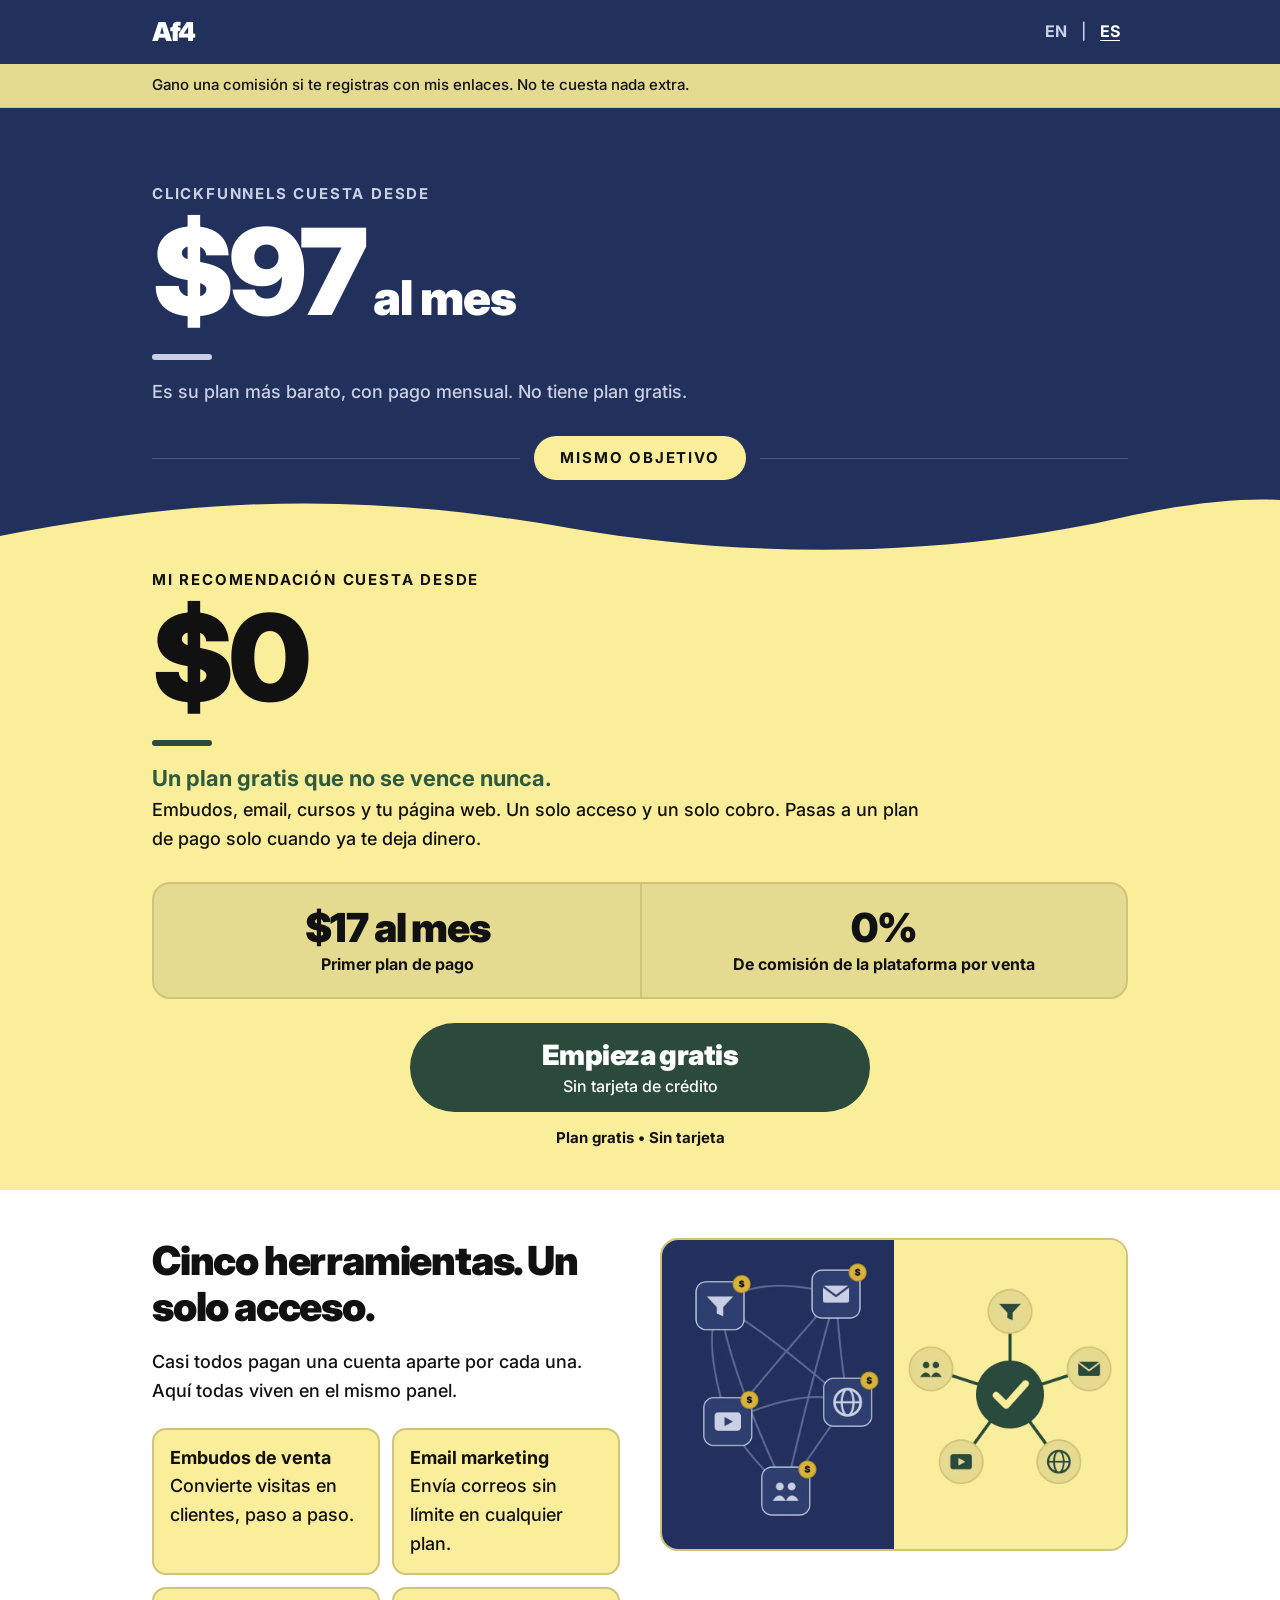
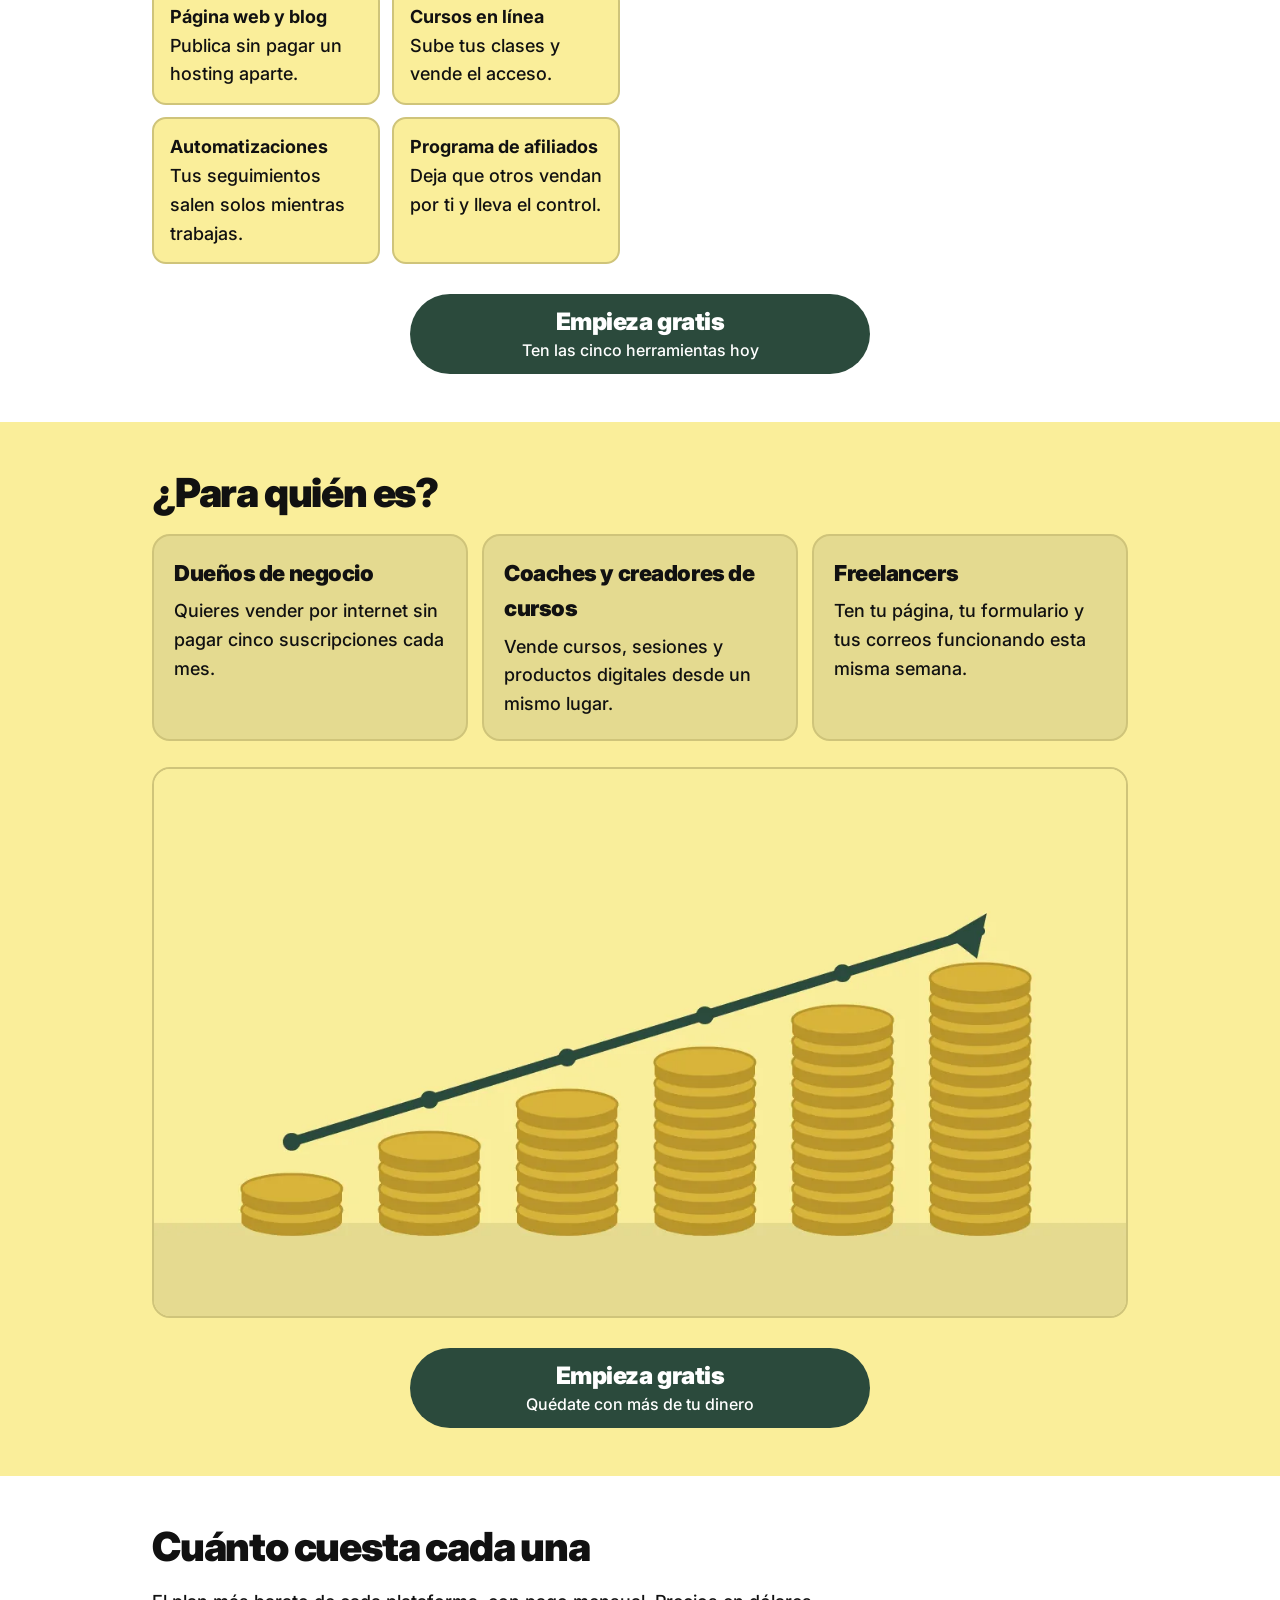
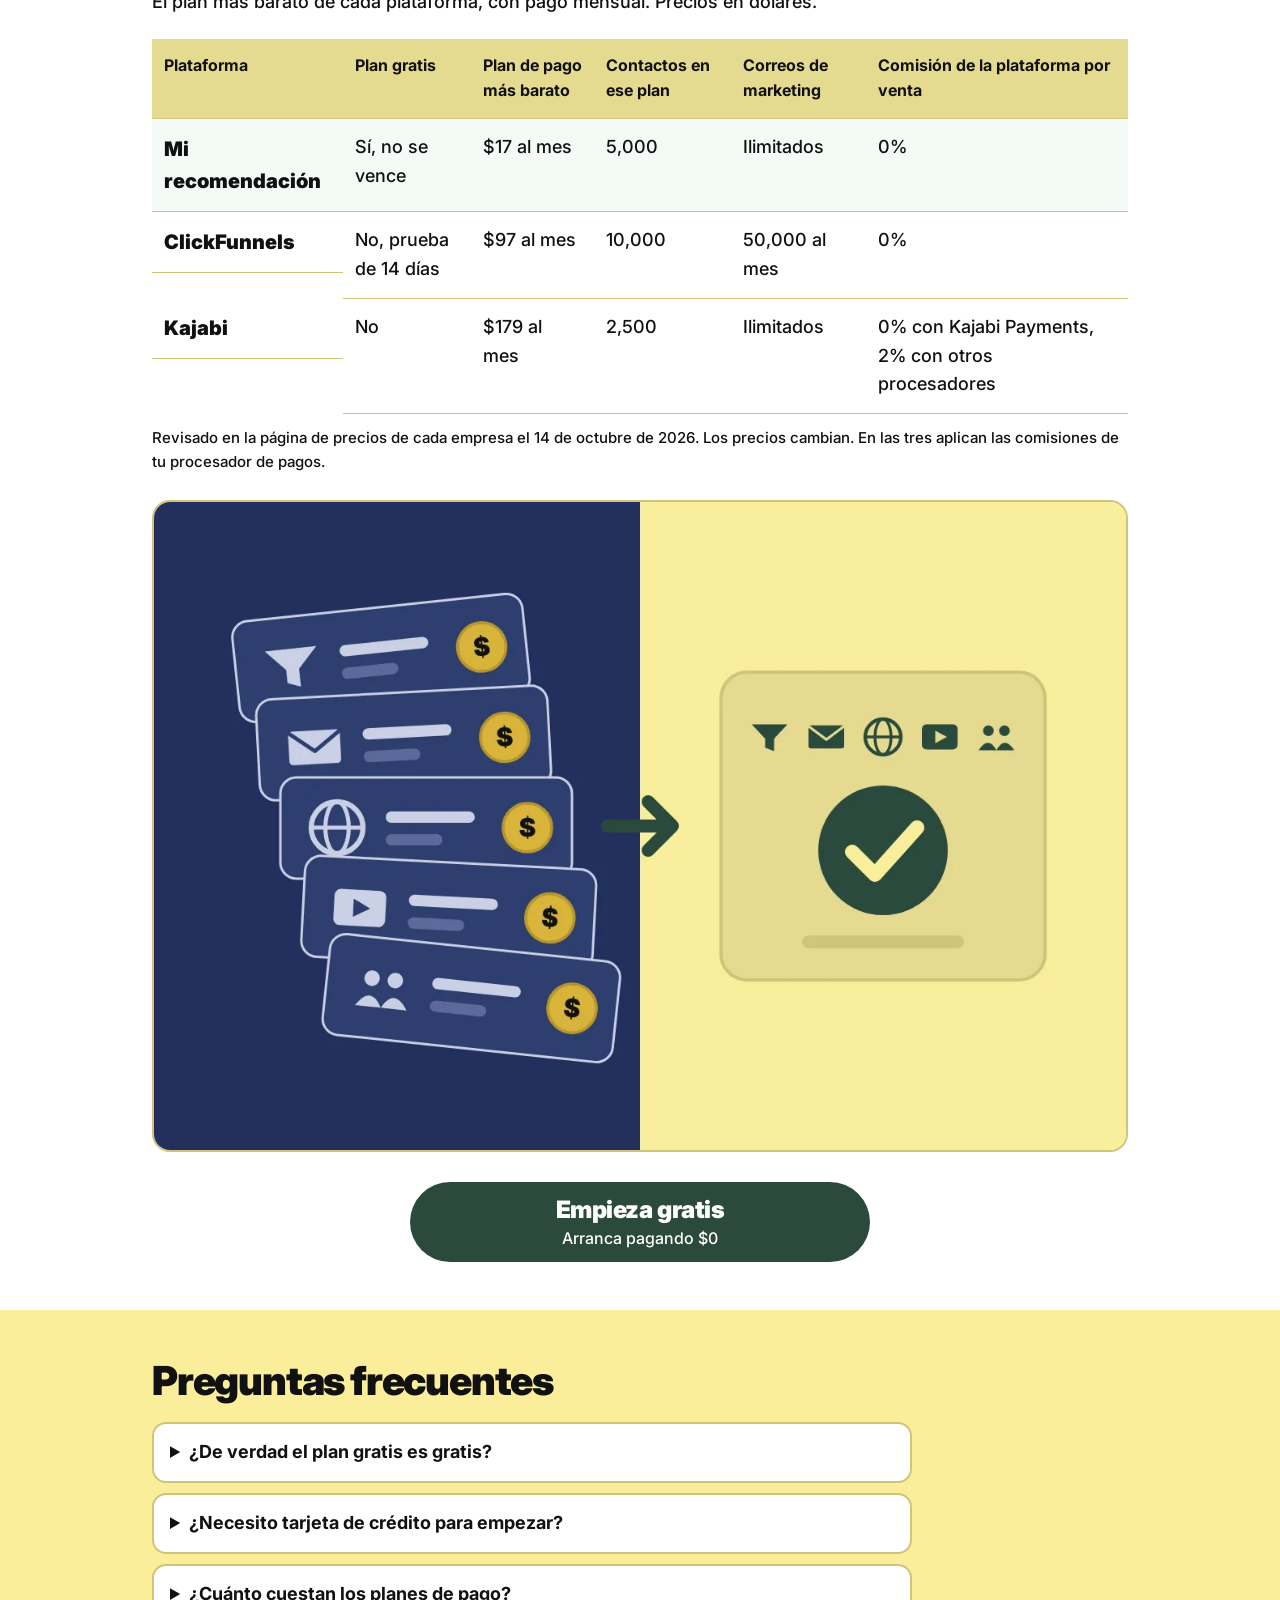
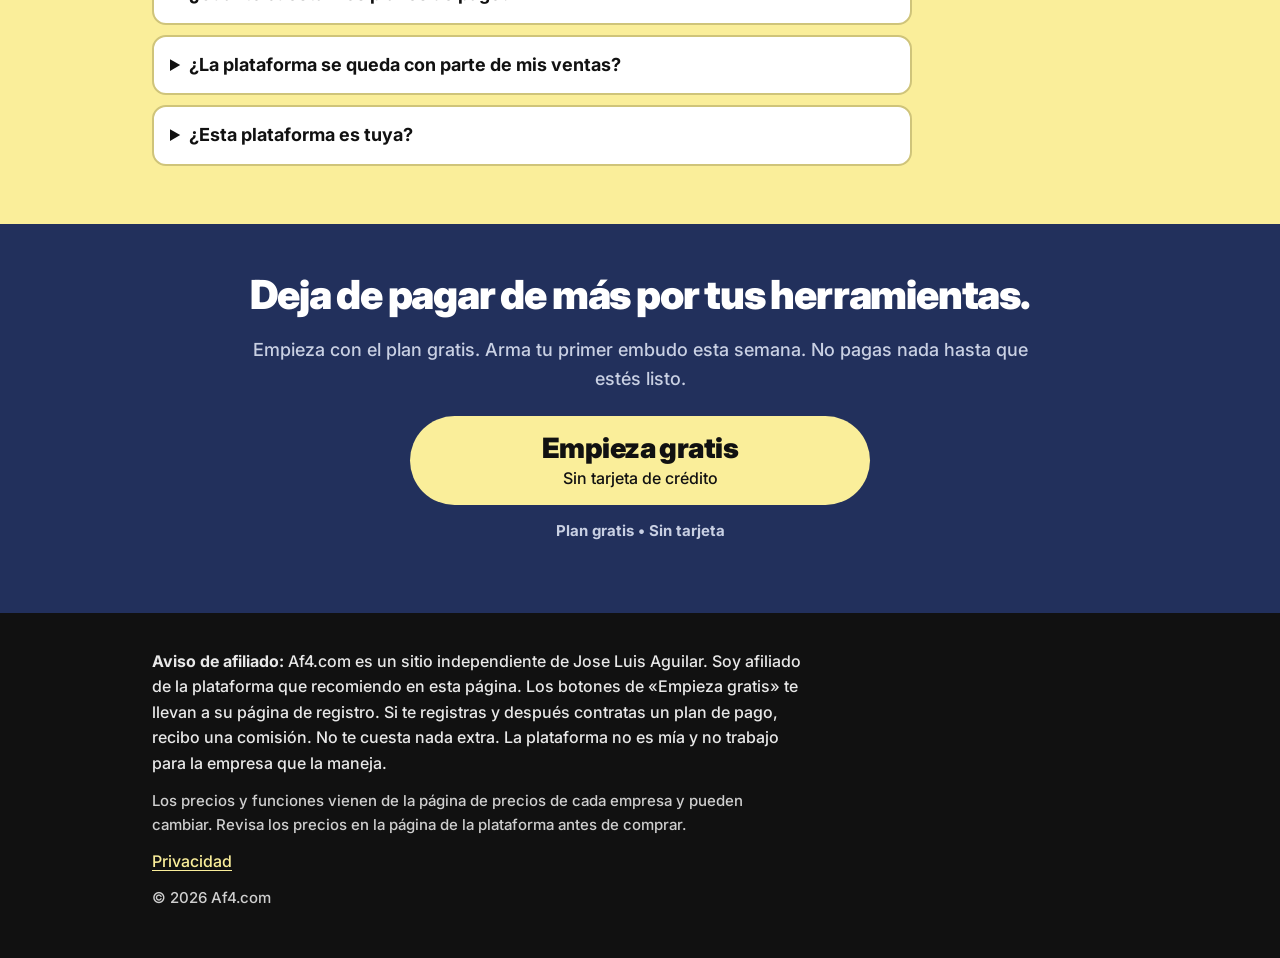
==== es/index.html @ 6cb2941d "Add files via upload" ====
<!doctype html>
<html lang="es">
<head>
<meta charset="utf-8">
<meta name="viewport" content="width=device-width, initial-scale=1">
<title>Una plataforma de marketing en vez de cinco, desde $0</title>
<meta name="description" content="Embudos, email, cursos y tu página web en un solo lugar. Deja de pagar cinco herramientas. Plan gratis que no se vence y sin tarjeta.">
<link rel="canonical" href="https://af4.com/es/">
<link rel="alternate" hreflang="en" href="https://af4.com/">
<link rel="alternate" hreflang="es" href="https://af4.com/es/">
<link rel="alternate" hreflang="x-default" href="https://af4.com/">
<meta property="og:type" content="website">
<meta property="og:locale" content="es_LA">
<meta property="og:title" content="Una plataforma de marketing en vez de cinco, desde $0">
<meta property="og:description" content="Deja de pagar cinco herramientas. Embudos, email, cursos y tu página web en un solo lugar. Plan gratis, sin tarjeta.">
<meta property="og:url" content="https://af4.com/es/">
<meta property="og:image" content="https://af4.com/assets/img/share-es.jpg">
<meta property="og:image:width" content="1200">
<meta property="og:image:height" content="630">
<meta name="twitter:card" content="summary_large_image">
<link rel="preconnect" href="https://fonts.googleapis.com">
<link rel="preconnect" href="https://fonts.gstatic.com" crossorigin>
<link href="https://fonts.googleapis.com/css2?family=Inter:wght@500;700;900&display=swap" rel="stylesheet">
<link rel="stylesheet" href="/assets/styles.css">
</head>
<body>
<a class="skip" href="#main">Ir al contenido</a>

<header class="site-header">
  <div class="wrap">
    <a class="wordmark" href="/es/">Af4</a>
    <nav class="lang" aria-label="Idioma">
      <a href="/" hreflang="en" lang="en">EN</a>
      <span aria-hidden="true">|</span>
      <a href="/es/" hreflang="es" lang="es" aria-current="page">ES</a>
    </nav>
  </div>
</header>

<div class="disclosure"><div class="wrap">Gano una comisión si te registras con mis enlaces. No te cuesta nada extra.</div></div>

<main id="main">

  <!-- 3. Hero -->
  <section class="hero" aria-labelledby="hero-title">
    <div class="hero-top">
      <div class="wrap">
        <!-- Verificado 14 oct 2026: clickfunnels.com/pricing, plan Launch, pago mensual -->
        <p><span class="eyebrow">ClickFunnels cuesta desde</span><span class="big">$97<small> al mes</small></span></p>
        <span class="bar" aria-hidden="true"></span>
        <p class="lede">Es su plan más barato, con pago mensual. No tiene plan gratis.</p>
        <div class="seam"><span class="pill">Mismo objetivo</span></div>
      </div>
    </div>
    <svg class="wave" viewBox="0 0 1440 80" preserveAspectRatio="none" aria-hidden="true" focusable="false">
      <path d="M0 52 C 240 10, 420 10, 640 44 C 860 78, 1080 70, 1260 34 C 1340 18, 1400 14, 1440 16 L1440 80 L0 80 Z" fill="#FAEE9A"/>
    </svg>
    <div class="hero-bottom">
      <div class="wrap">
        <h1 id="hero-title"><span class="eyebrow">Mi recomendación cuesta desde</span><span class="big">$0</span></h1>
        <span class="bar" style="background:var(--green)" aria-hidden="true"></span>
        <p class="highlight">Un plan gratis que no se vence nunca.</p>
        <p class="sub">Embudos, email, cursos y tu página web. Un solo acceso y un solo cobro. Pasas a un plan de pago solo cuando ya te deja dinero.</p>

        <!-- 4. Stat box -->
        <section class="stats" aria-label="Cifras clave">
          <div class="stat"><strong>$17 al mes</strong><span>Primer plan de pago</span></div>
          <div class="stat"><strong>0%</strong><span>De comisión de la plataforma por venta</span></div>
        </section>

        <!-- 5. Primary CTA -->
        <div class="cta-block">
          <a class="cta" href="https://systeme.io/?sa=sa0250011128a891fabc97c78c0dd8a0781482b298" target="_blank" rel="sponsored noopener">Empieza gratis<small>Sin tarjeta de crédito</small></a>
          <p class="micro">Plan gratis • Sin tarjeta</p>
        </div>
      </div>
    </div>
  </section>

  <!-- 6. What you can build -->
  <section class="section section-alt" aria-labelledby="build-title">
    <div class="wrap split">
      <div>
        <h2 id="build-title">Cinco herramientas. Un solo acceso.</h2>
        <p class="intro">Casi todos pagan una cuenta aparte por cada una. Aquí todas viven en el mismo panel.</p>
        <ul class="features">
          <li><b>Embudos de venta</b>Convierte visitas en clientes, paso a paso.</li>
          <li><b>Email marketing</b>Envía correos sin límite en cualquier plan.</li>
          <li><b>Página web y blog</b>Publica sin pagar un hosting aparte.</li>
          <li><b>Cursos en línea</b>Sube tus clases y vende el acceso.</li>
          <li><b>Automatizaciones</b>Tus seguimientos salen solos mientras trabajas.</li>
          <li><b>Programa de afiliados</b>Deja que otros vendan por ti y lleva el control.</li>
        </ul>
      </div>
      <img class="figure" src="/assets/img/one-platform-fewer-tools.webp" width="1200" height="800" loading="lazy" alt="Cinco herramientas enredadas a la izquierda y las mismas cinco unidas en un solo centro a la derecha">
    </div>
    <div class="wrap mid-cta">
      <a class="cta" href="https://systeme.io/?sa=sa0250011128a891fabc97c78c0dd8a0781482b298" target="_blank" rel="sponsored noopener">Empieza gratis<small>Ten las cinco herramientas hoy</small></a>
    </div>
  </section>

  <!-- 7. Who it's for -->
  <section class="section" aria-labelledby="who-title">
    <div class="wrap">
      <h2 id="who-title">¿Para quién es?</h2>
      <div class="cards">
        <article class="card">
          <h3>Dueños de negocio</h3>
          <p>Quieres vender por internet sin pagar cinco suscripciones cada mes.</p>
        </article>
        <article class="card">
          <h3>Coaches y creadores de cursos</h3>
          <p>Vende cursos, sesiones y productos digitales desde un mismo lugar.</p>
        </article>
        <article class="card">
          <h3>Freelancers</h3>
          <p>Ten tu página, tu formulario y tus correos funcionando esta misma semana.</p>
        </article>
      </div>
      <img class="figure" src="/assets/img/save-money-on-software.webp" width="1200" height="675" loading="lazy" alt="Pilas de monedas que crecen mes con mes">
      <div class="mid-cta">
        <a class="cta" href="https://systeme.io/?sa=sa0250011128a891fabc97c78c0dd8a0781482b298" target="_blank" rel="sponsored noopener">Empieza gratis<small>Quédate con más de tu dinero</small></a>
      </div>
    </div>
  </section>

  <!-- 8. Comparison -->
  <section class="section section-alt" aria-labelledby="compare-title">
    <div class="wrap">
      <h2 id="compare-title">Cuánto cuesta cada una</h2>
      <p class="intro">El plan más barato de cada plataforma, con pago mensual. Precios en dólares.</p>
      <table class="compare">
        <caption>Revisado en la página de precios de cada empresa el 14 de octubre de 2026. Los precios cambian. En las tres aplican las comisiones de tu procesador de pagos.</caption>
        <thead>
          <tr><th scope="col">Plataforma</th><th scope="col">Plan gratis</th><th scope="col">Plan de pago más barato</th><th scope="col">Contactos en ese plan</th><th scope="col">Correos de marketing</th><th scope="col">Comisión de la plataforma por venta</th></tr>
        </thead>
        <tbody>
          <tr class="us">
            <th scope="row">Mi recomendación</th>
            <td data-label="Plan gratis">Sí, no se vence</td>
            <td data-label="Plan de pago más barato">$17 al mes</td>
            <td data-label="Contactos en ese plan">5,000</td>
            <td data-label="Correos de marketing">Ilimitados</td>
            <td data-label="Comisión por venta">0%</td>
          </tr>
          <tr>
            <th scope="row">ClickFunnels</th>
            <td data-label="Plan gratis">No, prueba de 14 días</td>
            <td data-label="Plan de pago más barato">$97 al mes</td>
            <td data-label="Contactos en ese plan">10,000</td>
            <td data-label="Correos de marketing">50,000 al mes</td>
            <td data-label="Comisión por venta">0%</td>
          </tr>
          <tr>
            <th scope="row">Kajabi</th>
            <td data-label="Plan gratis">No</td>
            <td data-label="Plan de pago más barato">$179 al mes</td>
            <td data-label="Contactos en ese plan">2,500</td>
            <td data-label="Correos de marketing">Ilimitados</td>
            <td data-label="Comisión por venta">0% con Kajabi Payments, 2% con otros procesadores</td>
          </tr>
        </tbody>
      </table>
      <img class="figure" src="/assets/img/five-bills-to-one.webp" width="1200" height="800" loading="lazy" alt="Cinco cobros mensuales de herramientas a la izquierda, reemplazados por una sola plataforma a la derecha">
      <div class="mid-cta">
        <a class="cta" href="https://systeme.io/?sa=sa0250011128a891fabc97c78c0dd8a0781482b298" target="_blank" rel="sponsored noopener">Empieza gratis<small>Arranca pagando $0</small></a>
      </div>
    </div>
  </section>

  <!-- 9. FAQ -->
  <section class="section faq" aria-labelledby="faq-title">
    <div class="wrap">
      <h2 id="faq-title">Preguntas frecuentes</h2>
      <details>
        <summary>¿De verdad el plan gratis es gratis?</summary>
        <p>Sí, y no se vence. Incluye hasta 2,000 contactos, 3 embudos y 1 curso.</p>
      </details>
      <details>
        <summary>¿Necesito tarjeta de crédito para empezar?</summary>
        <p>No. Te registras en el plan gratis sin dar ninguna tarjeta.</p>
      </details>
      <details>
        <summary>¿Cuánto cuestan los planes de pago?</summary>
        <p>Hay planes de $17, $47 y $97 dólares al mes. Si pagas el año completo, te regalan 2 meses. Todos los planes de pago traen 14 días de prueba gratis.</p>
      </details>
      <details>
        <summary>¿La plataforma se queda con parte de mis ventas?</summary>
        <p>No. Cobra 0% de comisión por transacción en todos sus planes. Lo único que pagas es la comisión normal de tu procesador de pagos, como Stripe o PayPal.</p>
      </details>
      <details>
        <summary>¿Esta plataforma es tuya?</summary>
        <p>No. Soy afiliado independiente. Los botones de «Empieza gratis» te llevan a la página de registro de la plataforma. Si te registras y después contratas un plan de pago, yo recibo una comisión. Tú pagas lo mismo.</p>
      </details>
    </div>
  </section>

  <!-- 10. Final CTA -->
  <section class="section final" aria-labelledby="final-title">
    <div class="wrap">
      <h2 id="final-title">Deja de pagar de más por tus herramientas.</h2>
      <p>Empieza con el plan gratis. Arma tu primer embudo esta semana. No pagas nada hasta que estés listo.</p>
      <a class="cta" href="https://systeme.io/?sa=sa0250011128a891fabc97c78c0dd8a0781482b298" target="_blank" rel="sponsored noopener">Empieza gratis<small>Sin tarjeta de crédito</small></a>
      <p class="micro">Plan gratis • Sin tarjeta</p>
    </div>
  </section>

</main>

<!-- 11. Footer -->
<footer class="site-footer">
  <div class="wrap">
    <p><strong>Aviso de afiliado:</strong> Af4.com es un sitio independiente de Jose Luis Aguilar. Soy afiliado de la plataforma que recomiendo en esta página. Los botones de «Empieza gratis» te llevan a su página de registro. Si te registras y después contratas un plan de pago, recibo una comisión. No te cuesta nada extra. La plataforma no es mía y no trabajo para la empresa que la maneja.</p>
    <p class="fineprint">Los precios y funciones vienen de la página de precios de cada empresa y pueden cambiar. Revisa los precios en la página de la plataforma antes de comprar.</p>
    <p><a href="/es/privacidad.html">Privacidad</a></p>
    <p class="fineprint">© 2026 Af4.com</p>
  </div>
</footer>

<div class="sticky-cta">
  <span>Plan gratis. Sin tarjeta.</span>
  <a href="https://systeme.io/?sa=sa0250011128a891fabc97c78c0dd8a0781482b298" target="_blank" rel="sponsored noopener">Empieza gratis</a>
</div>
</body>
</html>
---- assets/styles.css ----
/* Af4.com shared styles. Mobile first. Tokens from AF4context.md */
:root {
  --navy: #22305C;
  --navy-text: #C9D0E3;
  --yellow: #FAEE9A;
  --yellow-card: #E4DA90;
  --card-border: #CFC47A;
  --green: #2B4A3C;
  --green-text: #2E5A3E;
  --ink: #111111;
  --white: #FFFFFF;
  --font: "Inter", system-ui, -apple-system, "Segoe UI", Roboto, sans-serif;
  --measure: 65ch;
  --gutter: 20px;
}

*, *::before, *::after { box-sizing: border-box; }

html { -webkit-text-size-adjust: 100%; }

body {
  margin: 0;
  font-family: var(--font);
  font-weight: 500;
  font-size: 18px;
  line-height: 1.6;
  color: var(--ink);
  background: var(--yellow);
  overflow-x: hidden;
}

img { max-width: 100%; height: auto; display: block; }

a { color: var(--green-text); text-underline-offset: 3px; }

a:focus-visible, summary:focus-visible {
  outline: 3px solid var(--green);
  outline-offset: 3px;
  border-radius: 6px;
}

.wrap {
  width: 100%;
  max-width: 1040px;
  margin: 0 auto;
  padding: 0 var(--gutter);
}

.skip {
  position: absolute;
  left: -9999px;
}
.skip:focus {
  left: 12px; top: 12px;
  background: var(--white);
  padding: 8px 12px;
  z-index: 10;
}

/* Header */
.site-header { background: var(--navy); }
.site-header .wrap {
  display: flex;
  align-items: center;
  justify-content: space-between;
  min-height: 64px;
}
.wordmark {
  color: var(--white);
  font-weight: 900;
  font-size: 26px;
  letter-spacing: -0.03em;
  text-decoration: none;
}
.lang { display: flex; gap: 6px; align-items: center; color: var(--navy-text); font-size: 16px; }
.lang a {
  color: var(--navy-text);
  font-weight: 700;
  text-decoration: none;
  padding: 6px 8px;
  border-radius: 8px;
}
.lang a[aria-current="page"] { color: var(--white); text-decoration: underline; }

/* Short disclosure, above the fold */
.disclosure {
  margin: 0;
  background: var(--yellow-card);
  border-bottom: 1px solid var(--card-border);
  font-size: 15px;
  line-height: 1.5;
  padding: 10px 0;
}

/* Hero */
.hero-top {
  background: var(--navy);
  color: var(--white);
  padding-top: 40px;
}
.eyebrow {
  display: block;
  margin: 0 0 6px;
  font-size: 15px;
  font-weight: 700;
  letter-spacing: 0.12em;
  text-transform: uppercase;
}
.hero-top .eyebrow { color: var(--navy-text); }
.big {
  display: block;
  margin: 0;
  font-weight: 900;
  font-size: 56px;
  line-height: 1;
  letter-spacing: -0.04em;
}
.big small { font-size: 0.4em; letter-spacing: -0.02em; }
.bar {
  display: block;
  width: 60px;
  height: 6px;
  border-radius: 6px;
  background: var(--navy-text);
  margin: 22px 0 18px;
}
.lede { margin: 0; color: var(--navy-text); max-width: var(--measure); }

.seam {
  display: flex;
  align-items: center;
  gap: 14px;
  padding: 30px 0 4px;
}
.seam::before, .seam::after {
  content: "";
  flex: 1;
  height: 1px;
  background: #4A5A8C;
}
.pill {
  background: var(--yellow);
  color: var(--ink);
  font-weight: 700;
  font-size: 15px;
  letter-spacing: 0.12em;
  text-transform: uppercase;
  border-radius: 999px;
  padding: 10px 26px;
  white-space: nowrap;
}

.wave { display: block; width: 100%; height: 56px; background: var(--navy); }

.hero-bottom { padding: 4px 0 40px; }
.hero-bottom h1 { margin: 0; }
.highlight {
  margin: 10px 0 2px;
  color: var(--green-text);
  font-weight: 700;
  font-size: 22px;
  line-height: 1.35;
}
.sub { margin: 0; max-width: var(--measure); }

/* Stat box */
.stats {
  display: grid;
  grid-template-columns: 1fr 1fr;
  margin: 28px 0 0;
  background: var(--yellow-card);
  border: 2px solid var(--card-border);
  border-radius: 18px;
  overflow: hidden;
}
.stat { padding: 18px 12px; text-align: center; }
.stat + .stat { border-left: 2px solid var(--card-border); }
.stat strong {
  display: block;
  font-weight: 900;
  font-size: 30px;
  line-height: 1.1;
  letter-spacing: -0.03em;
}
.stat span { display: block; font-size: 16px; font-weight: 700; line-height: 1.35; margin-top: 4px; }

/* CTA */
.cta-block { margin-top: 24px; text-align: center; }
.cta {
  display: inline-block;
  width: 100%;
  max-width: 460px;
  background: var(--green);
  color: var(--white);
  text-decoration: none;
  border-radius: 999px;
  padding: 16px 24px;
  font-weight: 900;
  font-size: 28px;
  line-height: 1.2;
  letter-spacing: -0.02em;
}
.cta small {
  display: block;
  font-weight: 500;
  font-size: 16px;
  letter-spacing: 0;
  margin-top: 4px;
}
.cta:hover { background: #1F3A2D; }
.micro { margin: 14px 0 0; font-size: 15px; font-weight: 700; }

/* Sections */
.section { padding: 48px 0; }
.section-alt { background: var(--white); }
.section h2 {
  margin: 0 0 18px;
  font-weight: 900;
  font-size: 32px;
  line-height: 1.15;
  letter-spacing: -0.03em;
}
.intro { margin: 0 0 22px; max-width: var(--measure); }
.figure { margin: 26px 0 0; border-radius: 18px; overflow: hidden; border: 2px solid var(--card-border); }

/* Features */
.features { list-style: none; margin: 0; padding: 0; display: grid; gap: 12px; }
.features li {
  background: var(--white);
  border: 2px solid var(--card-border);
  border-radius: 14px;
  padding: 14px 16px;
  max-width: var(--measure);
}
.section-alt .features li { background: var(--yellow); }
.features b { display: block; font-weight: 700; }

/* Audience cards */
.cards { display: grid; gap: 14px; }
.card {
  background: var(--yellow-card);
  border: 2px solid var(--card-border);
  border-radius: 18px;
  padding: 20px;
}
.card h3 { margin: 0 0 6px; font-size: 22px; font-weight: 900; letter-spacing: -0.02em; }
.card p { margin: 0; }

/* Comparison table: cards on phones, table on wider screens */
.compare { width: 100%; border-collapse: collapse; }
.compare caption {
  caption-side: bottom;
  text-align: left;
  font-size: 15px;
  margin-top: 12px;
}
.compare thead { position: absolute; left: -9999px; }
.compare tr {
  display: block;
  background: var(--white);
  border: 2px solid var(--card-border);
  border-radius: 18px;
  padding: 12px 16px;
  margin-bottom: 14px;
}
.compare tr.us { border-color: var(--green); border-width: 3px; }
.compare th[scope="row"] {
  display: block;
  text-align: left;
  font-size: 22px;
  font-weight: 900;
  padding: 4px 0 8px;
}
.compare td {
  display: flex;
  justify-content: space-between;
  gap: 12px;
  padding: 8px 0;
  border-top: 1px solid var(--yellow-card);
  text-align: right;
}
.compare td::before {
  content: attr(data-label);
  font-weight: 700;
  text-align: left;
}

/* FAQ */
.faq details {
  background: var(--white);
  border: 2px solid var(--card-border);
  border-radius: 14px;
  padding: 0 16px;
  margin-bottom: 10px;
  max-width: 760px;
}
.faq summary {
  cursor: pointer;
  font-weight: 700;
  padding: 14px 0;
}
.faq details p { margin: 0 0 16px; max-width: var(--measure); }

/* Final CTA */
.final { background: var(--navy); color: var(--white); text-align: center; }
.final h2 { color: var(--white); }
.final p { color: var(--navy-text); margin: 0 auto 22px; max-width: var(--measure); }
.final .micro { color: var(--navy-text); margin-top: 14px; }
.final .cta { background: var(--yellow); color: var(--ink); }
.final .cta:hover { background: #F3E47A; }

/* Footer */
.site-footer {
  background: var(--ink);
  color: #E8E8E8;
  padding: 36px 0;
  font-size: 16px;
}
.site-footer p { margin: 0 0 12px; max-width: var(--measure); }
.site-footer a { color: var(--yellow); }
.site-footer .fineprint { font-size: 15px; color: #CFCFCF; }

/* Tablet and up */
@media (min-width: 640px) {
  :root { --gutter: 32px; }
  .big { font-size: 96px; }
  .stat strong { font-size: 40px; }
  .stat { padding: 22px 16px; }
  .section h2 { font-size: 40px; }
  .features { grid-template-columns: 1fr 1fr; }
  .cards { grid-template-columns: repeat(3, 1fr); }
  .wave { height: 80px; }
}

@media (min-width: 900px) {
  .hero-top { padding-top: 56px; }
  .big { font-size: 120px; }
  .split { display: grid; grid-template-columns: 1fr 1fr; gap: 40px; align-items: start; }
  .split .figure { margin-top: 0; }

  .compare thead { position: static; }
  .compare tr, .compare tr.us { display: table-row; border: 0; padding: 0; margin: 0; background: none; }
  .compare th, .compare td {
    display: table-cell;
    padding: 14px 12px;
    border-bottom: 1px solid var(--card-border);
    text-align: left;
    vertical-align: top;
    font-size: 18px;
  }
  .compare thead th { font-size: 16px; font-weight: 700; background: var(--yellow-card); }
  .compare th[scope="row"] { font-size: 20px; padding: 14px 12px; }
  .compare tr.us th, .compare tr.us td { background: #F4FAF6; }
  .compare td::before { content: none; }
}

/* Mid-page CTAs: one after each main section */
.mid-cta {
  margin-top: 30px;
  text-align: center;
}
.mid-cta .cta { font-size: 24px; padding: 14px 24px; }
.mid-cta p { margin: 10px auto 0; font-size: 16px; font-weight: 700; max-width: var(--measure); }

/* Sticky sign-up bar, phones only */
.sticky-cta {
  position: fixed;
  left: 0; right: 0; bottom: 0;
  z-index: 20;
  background: var(--navy);
  border-top: 2px solid var(--yellow);
  padding: 10px var(--gutter) calc(10px + env(safe-area-inset-bottom));
  display: flex;
  align-items: center;
  justify-content: space-between;
  gap: 12px;
}
.sticky-cta span { color: var(--white); font-weight: 700; font-size: 16px; line-height: 1.3; }
.sticky-cta a {
  flex-shrink: 0;
  background: var(--yellow);
  color: var(--ink);
  font-weight: 900;
  font-size: 18px;
  text-decoration: none;
  border-radius: 999px;
  padding: 10px 20px;
}
body { padding-bottom: 76px; }

@media (min-width: 900px) {
  .sticky-cta { display: none; }
  body { padding-bottom: 0; }
}
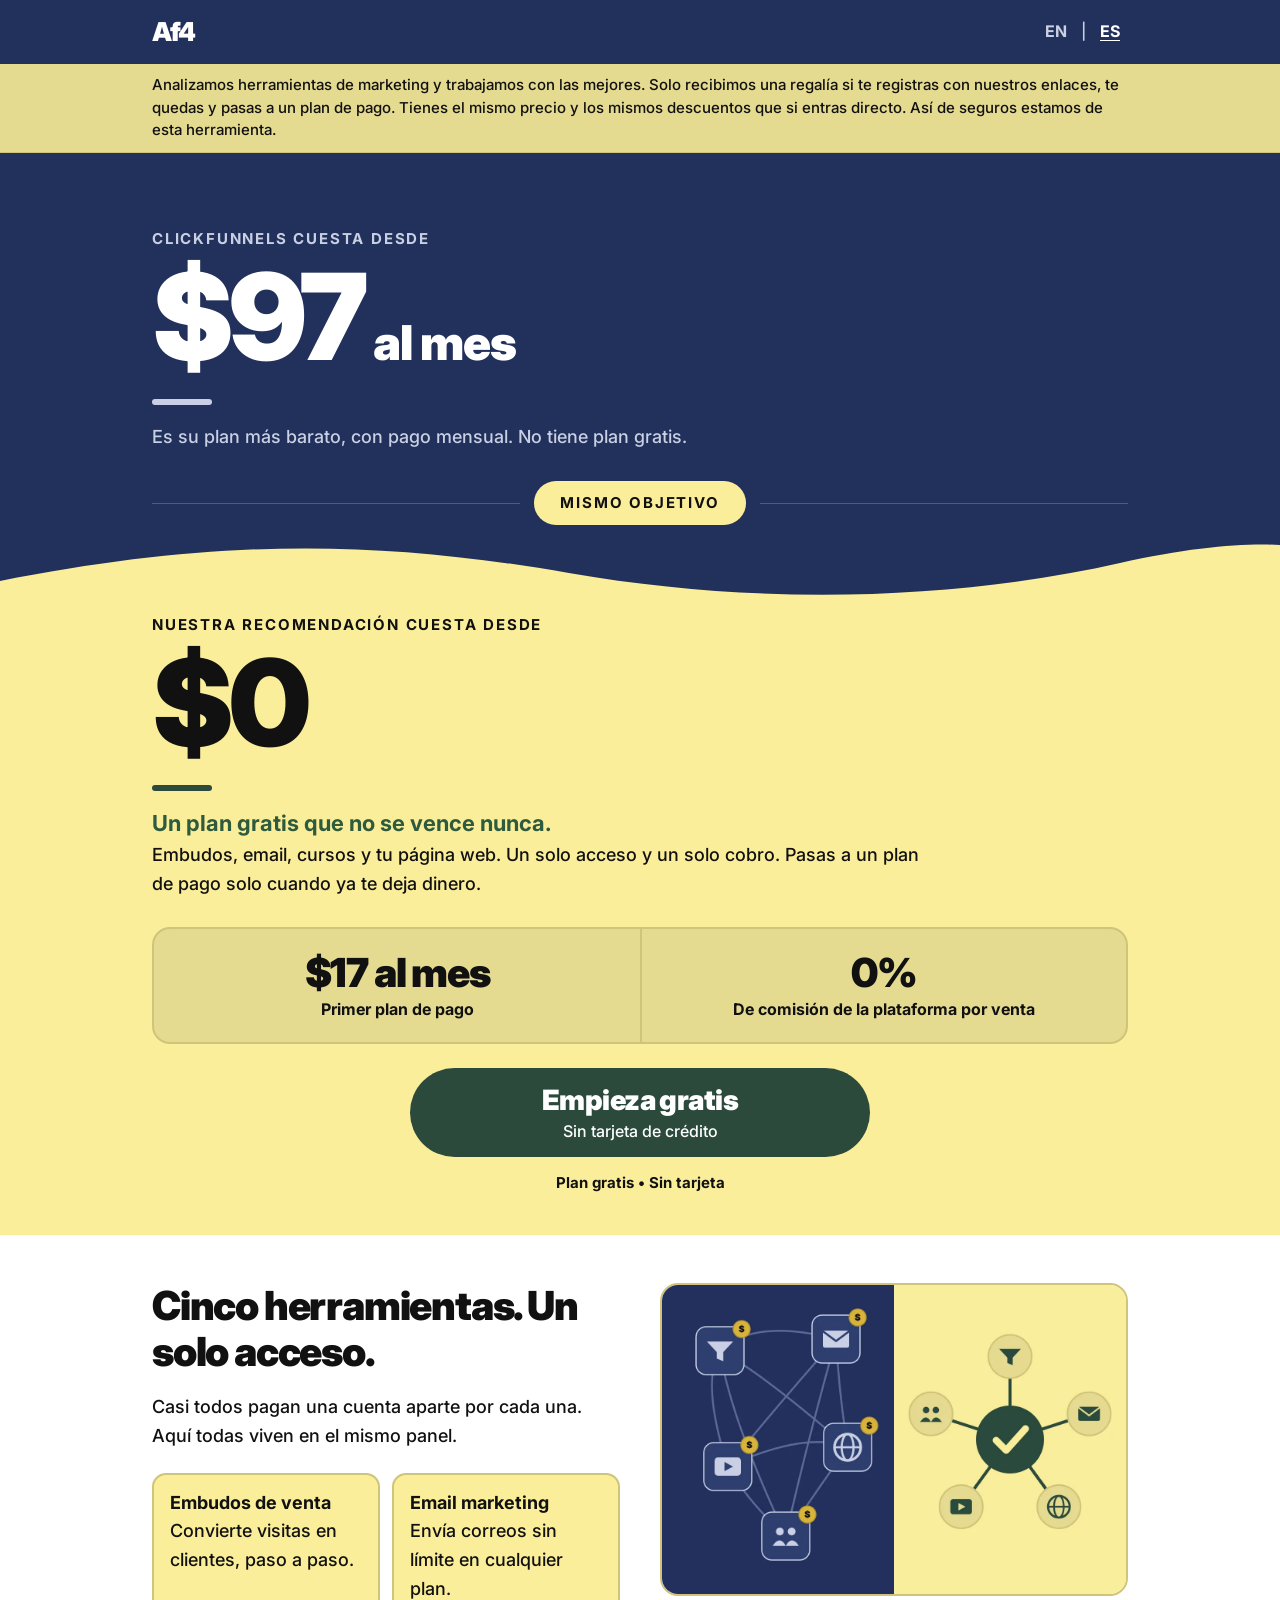
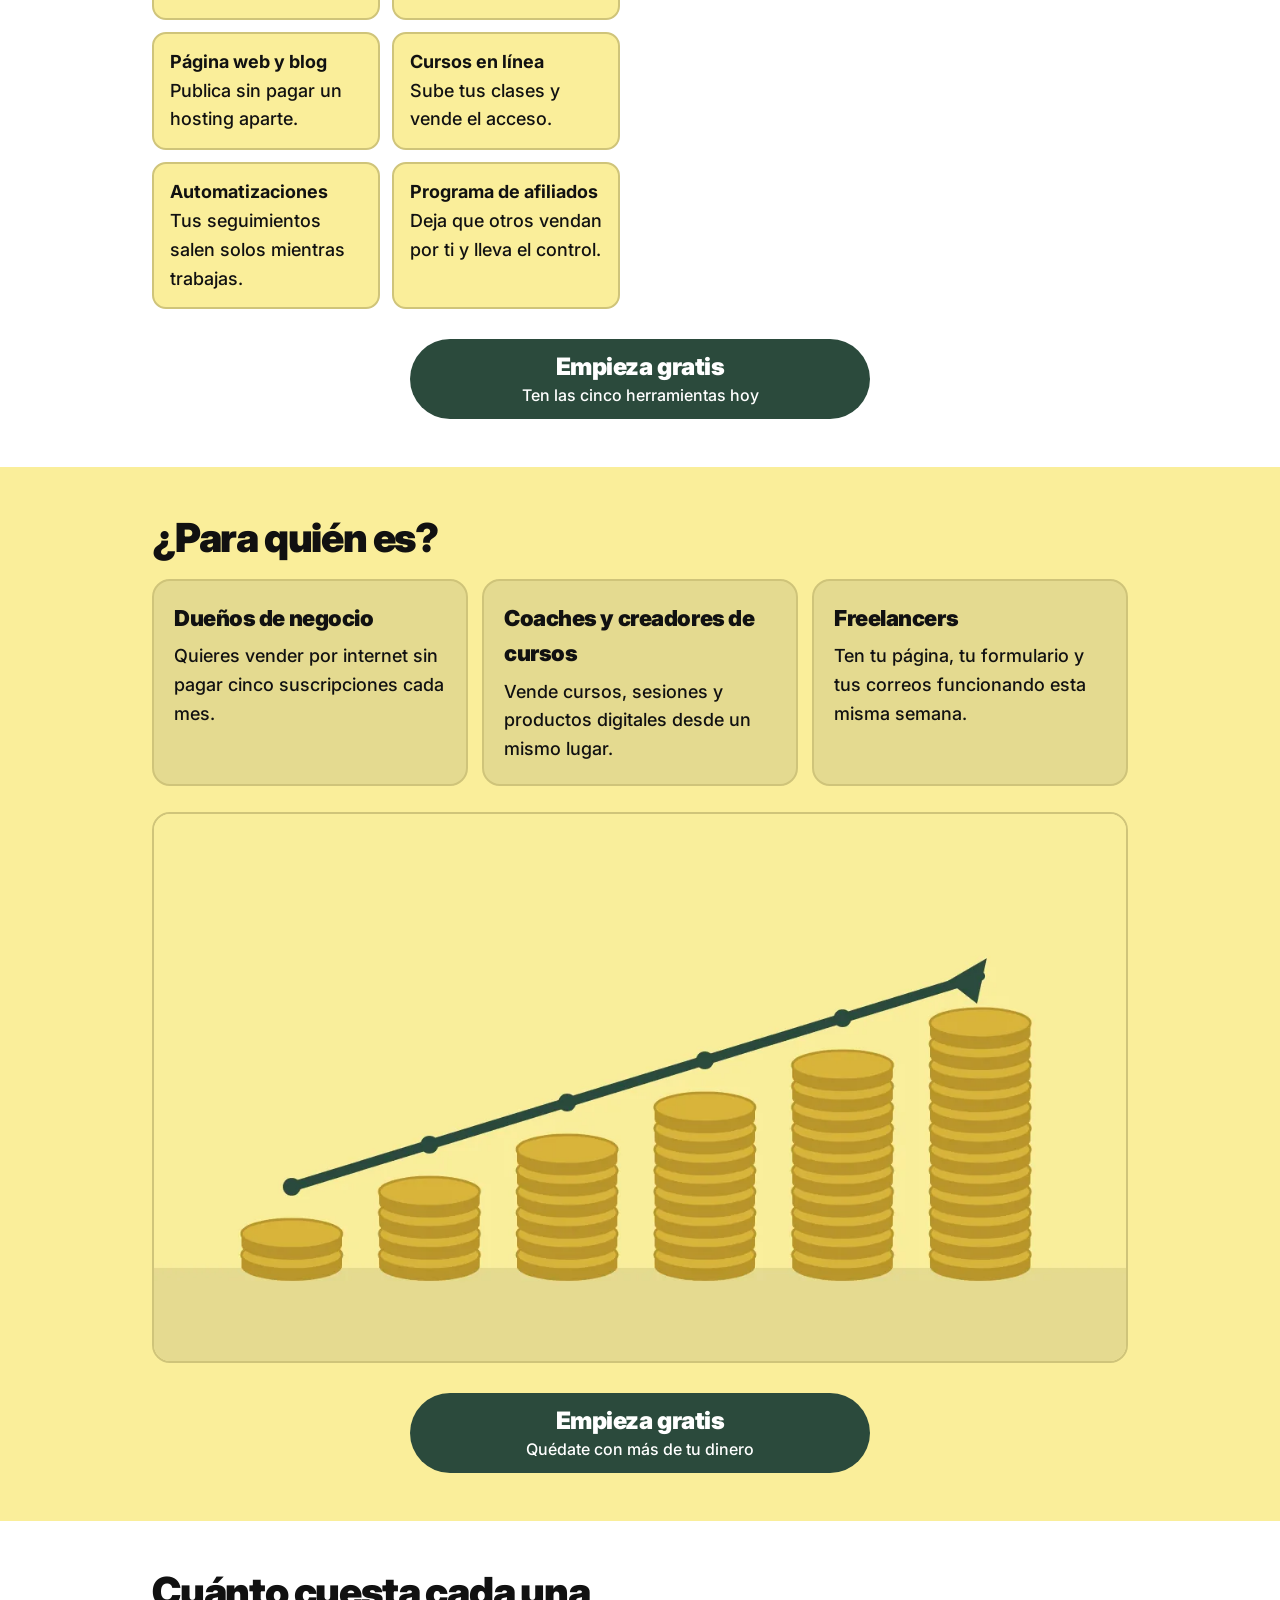
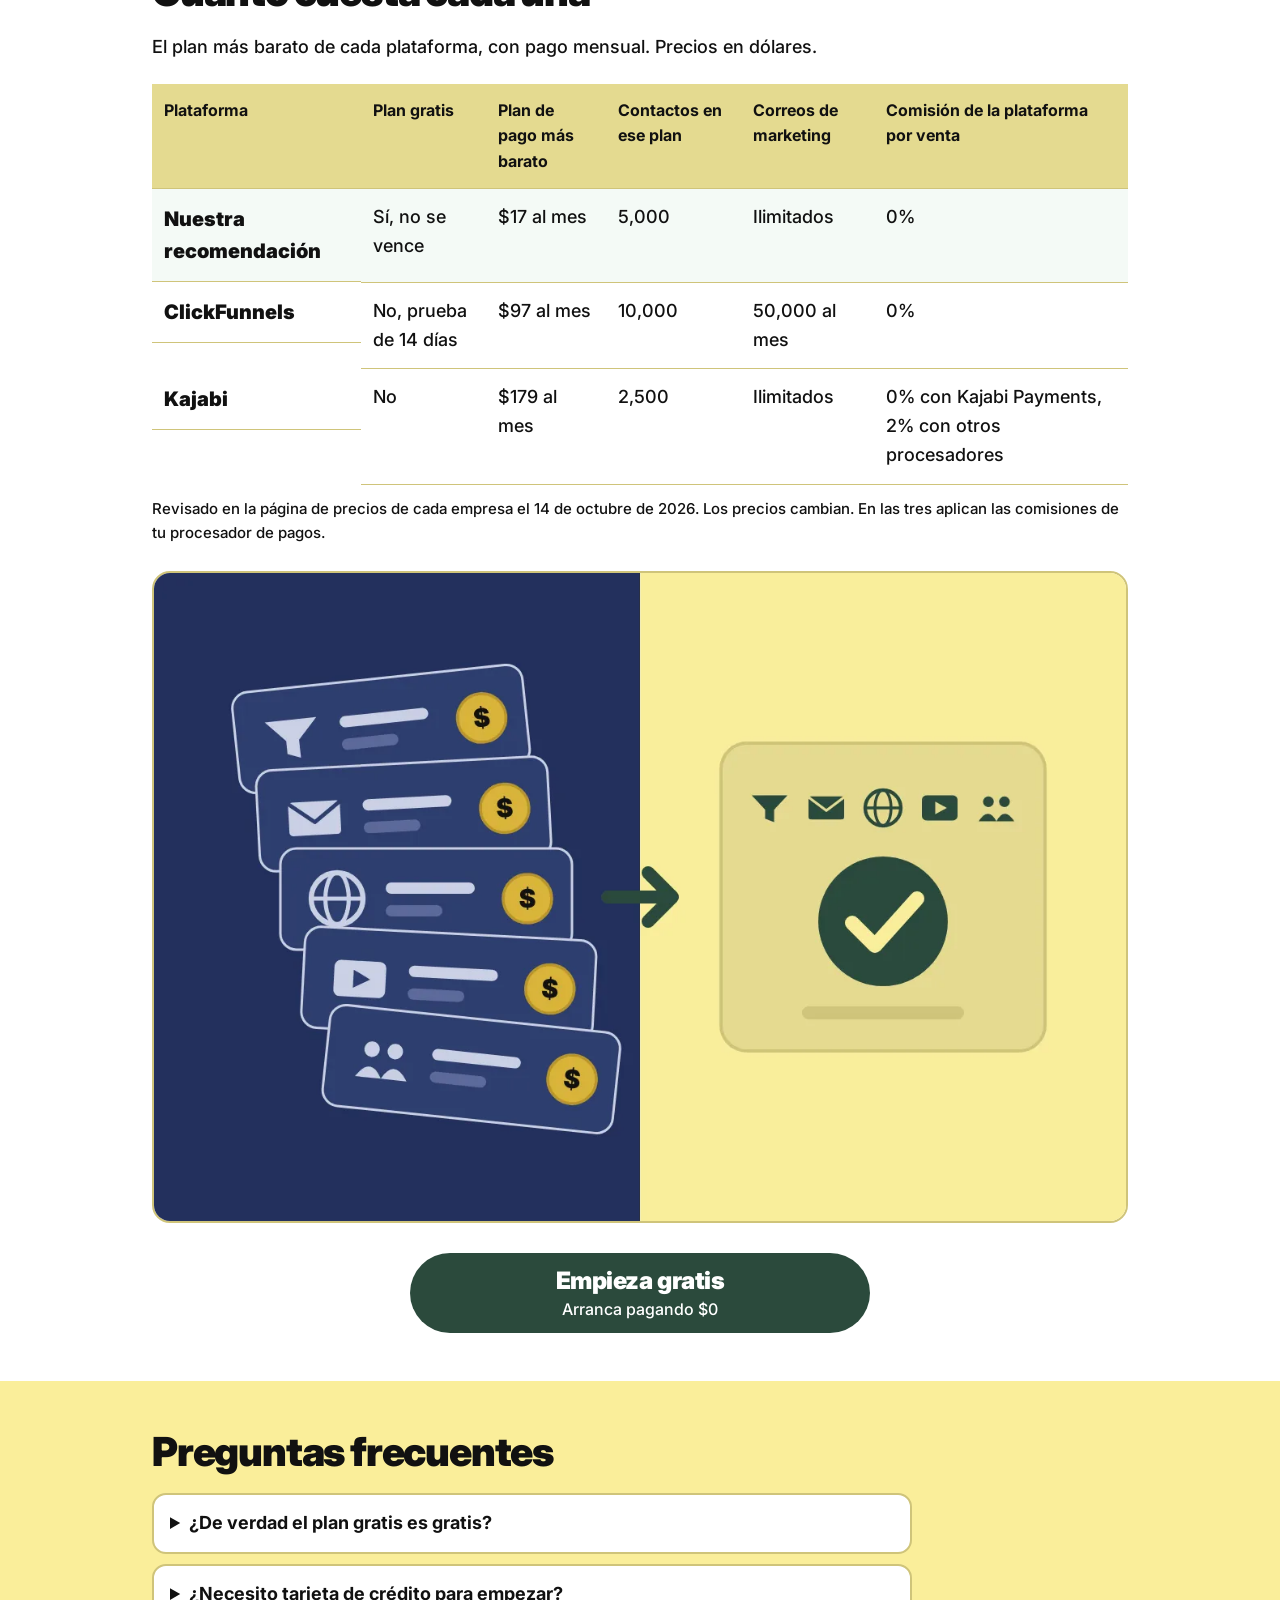
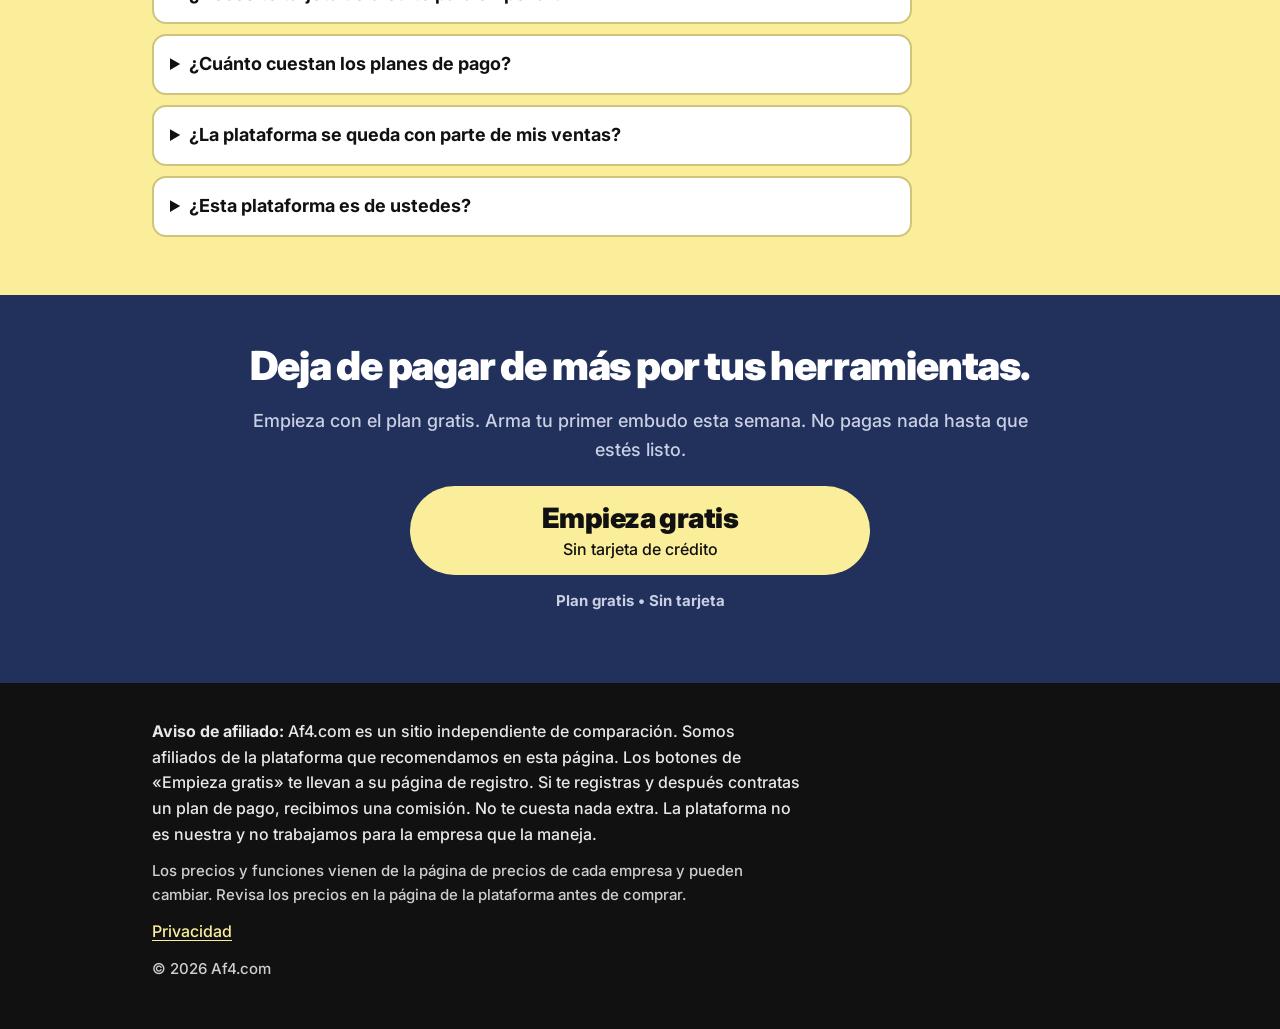
==== commit b188ab73: "Add files via upload" ====
--- a/es/index.html
+++ b/es/index.html
@@ -37,7 +37,7 @@
   </div>
 </header>
 
-<div class="disclosure"><div class="wrap">Gano una comisión si te registras con mis enlaces. No te cuesta nada extra.</div></div>
+<div class="disclosure"><div class="wrap">Analizamos herramientas de marketing y trabajamos con las mejores. Solo recibimos una regalía si te registras con nuestros enlaces, te quedas y pasas a un plan de pago. Tienes el mismo precio y los mismos descuentos que si entras directo. Así de seguros estamos de esta herramienta.</div></div>
 
 <main id="main">
 
@@ -57,7 +57,7 @@
     </svg>
     <div class="hero-bottom">
       <div class="wrap">
-        <h1 id="hero-title"><span class="eyebrow">Mi recomendación cuesta desde</span><span class="big">$0</span></h1>
+        <h1 id="hero-title"><span class="eyebrow">Nuestra recomendación cuesta desde</span><span class="big">$0</span></h1>
         <span class="bar" style="background:var(--green)" aria-hidden="true"></span>
         <p class="highlight">Un plan gratis que no se vence nunca.</p>
         <p class="sub">Embudos, email, cursos y tu página web. Un solo acceso y un solo cobro. Pasas a un plan de pago solo cuando ya te deja dinero.</p>
@@ -136,7 +136,7 @@
         </thead>
         <tbody>
           <tr class="us">
-            <th scope="row">Mi recomendación</th>
+            <th scope="row">Nuestra recomendación</th>
             <td data-label="Plan gratis">Sí, no se vence</td>
             <td data-label="Plan de pago más barato">$17 al mes</td>
             <td data-label="Contactos en ese plan">5,000</td>
@@ -189,8 +189,8 @@
         <p>No. Cobra 0% de comisión por transacción en todos sus planes. Lo único que pagas es la comisión normal de tu procesador de pagos, como Stripe o PayPal.</p>
       </details>
       <details>
-        <summary>¿Esta plataforma es tuya?</summary>
-        <p>No. Soy afiliado independiente. Los botones de «Empieza gratis» te llevan a la página de registro de la plataforma. Si te registras y después contratas un plan de pago, yo recibo una comisión. Tú pagas lo mismo.</p>
+        <summary>¿Esta plataforma es de ustedes?</summary>
+        <p>No. Somos afiliados independientes. Los botones de «Empieza gratis» te llevan a la página de registro de la plataforma. Si te registras y después contratas un plan de pago, nosotros recibimos una comisión. Tú pagas lo mismo.</p>
       </details>
     </div>
   </section>
@@ -210,7 +210,7 @@
 <!-- 11. Footer -->
 <footer class="site-footer">
   <div class="wrap">
-    <p><strong>Aviso de afiliado:</strong> Af4.com es un sitio independiente de Jose Luis Aguilar. Soy afiliado de la plataforma que recomiendo en esta página. Los botones de «Empieza gratis» te llevan a su página de registro. Si te registras y después contratas un plan de pago, recibo una comisión. No te cuesta nada extra. La plataforma no es mía y no trabajo para la empresa que la maneja.</p>
+    <p><strong>Aviso de afiliado:</strong> Af4.com es un sitio independiente de comparación. Somos afiliados de la plataforma que recomendamos en esta página. Los botones de «Empieza gratis» te llevan a su página de registro. Si te registras y después contratas un plan de pago, recibimos una comisión. No te cuesta nada extra. La plataforma no es nuestra y no trabajamos para la empresa que la maneja.</p>
     <p class="fineprint">Los precios y funciones vienen de la página de precios de cada empresa y pueden cambiar. Revisa los precios en la página de la plataforma antes de comprar.</p>
     <p><a href="/es/privacidad.html">Privacidad</a></p>
     <p class="fineprint">© 2026 Af4.com</p>
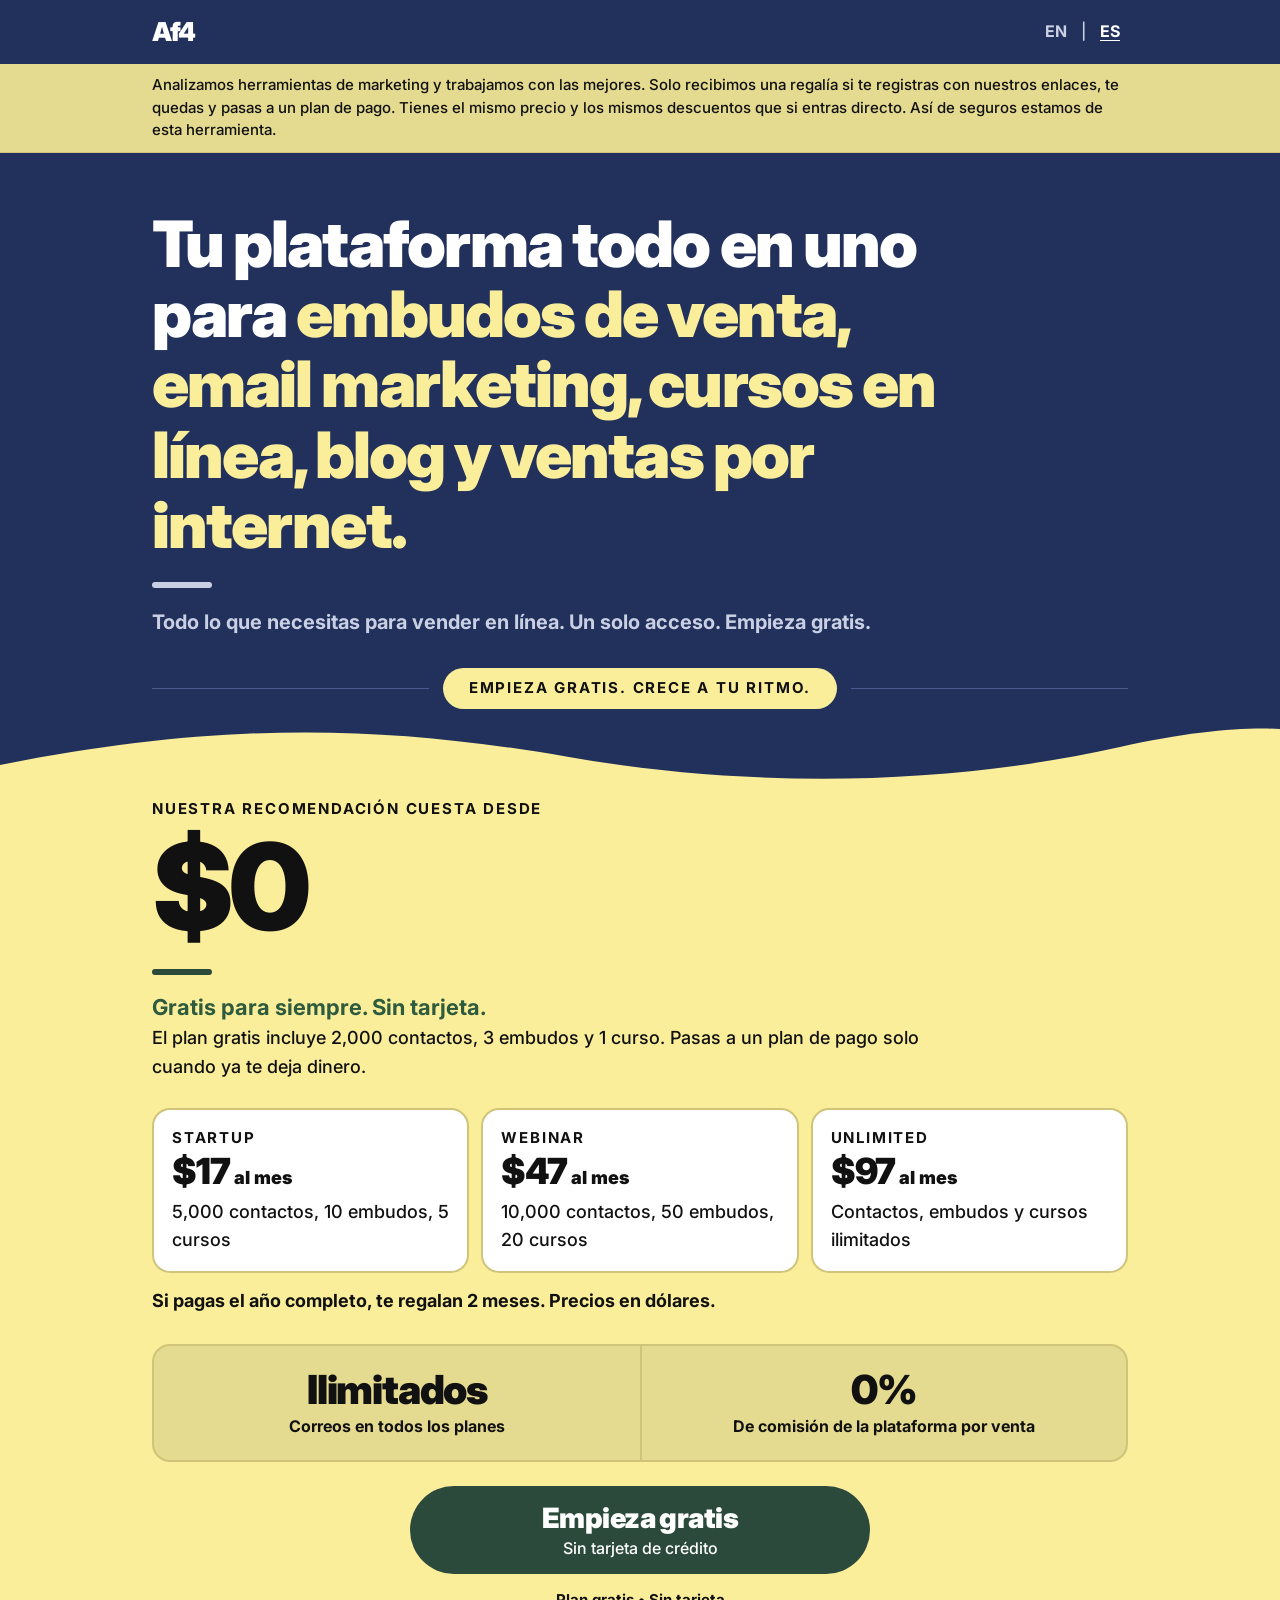
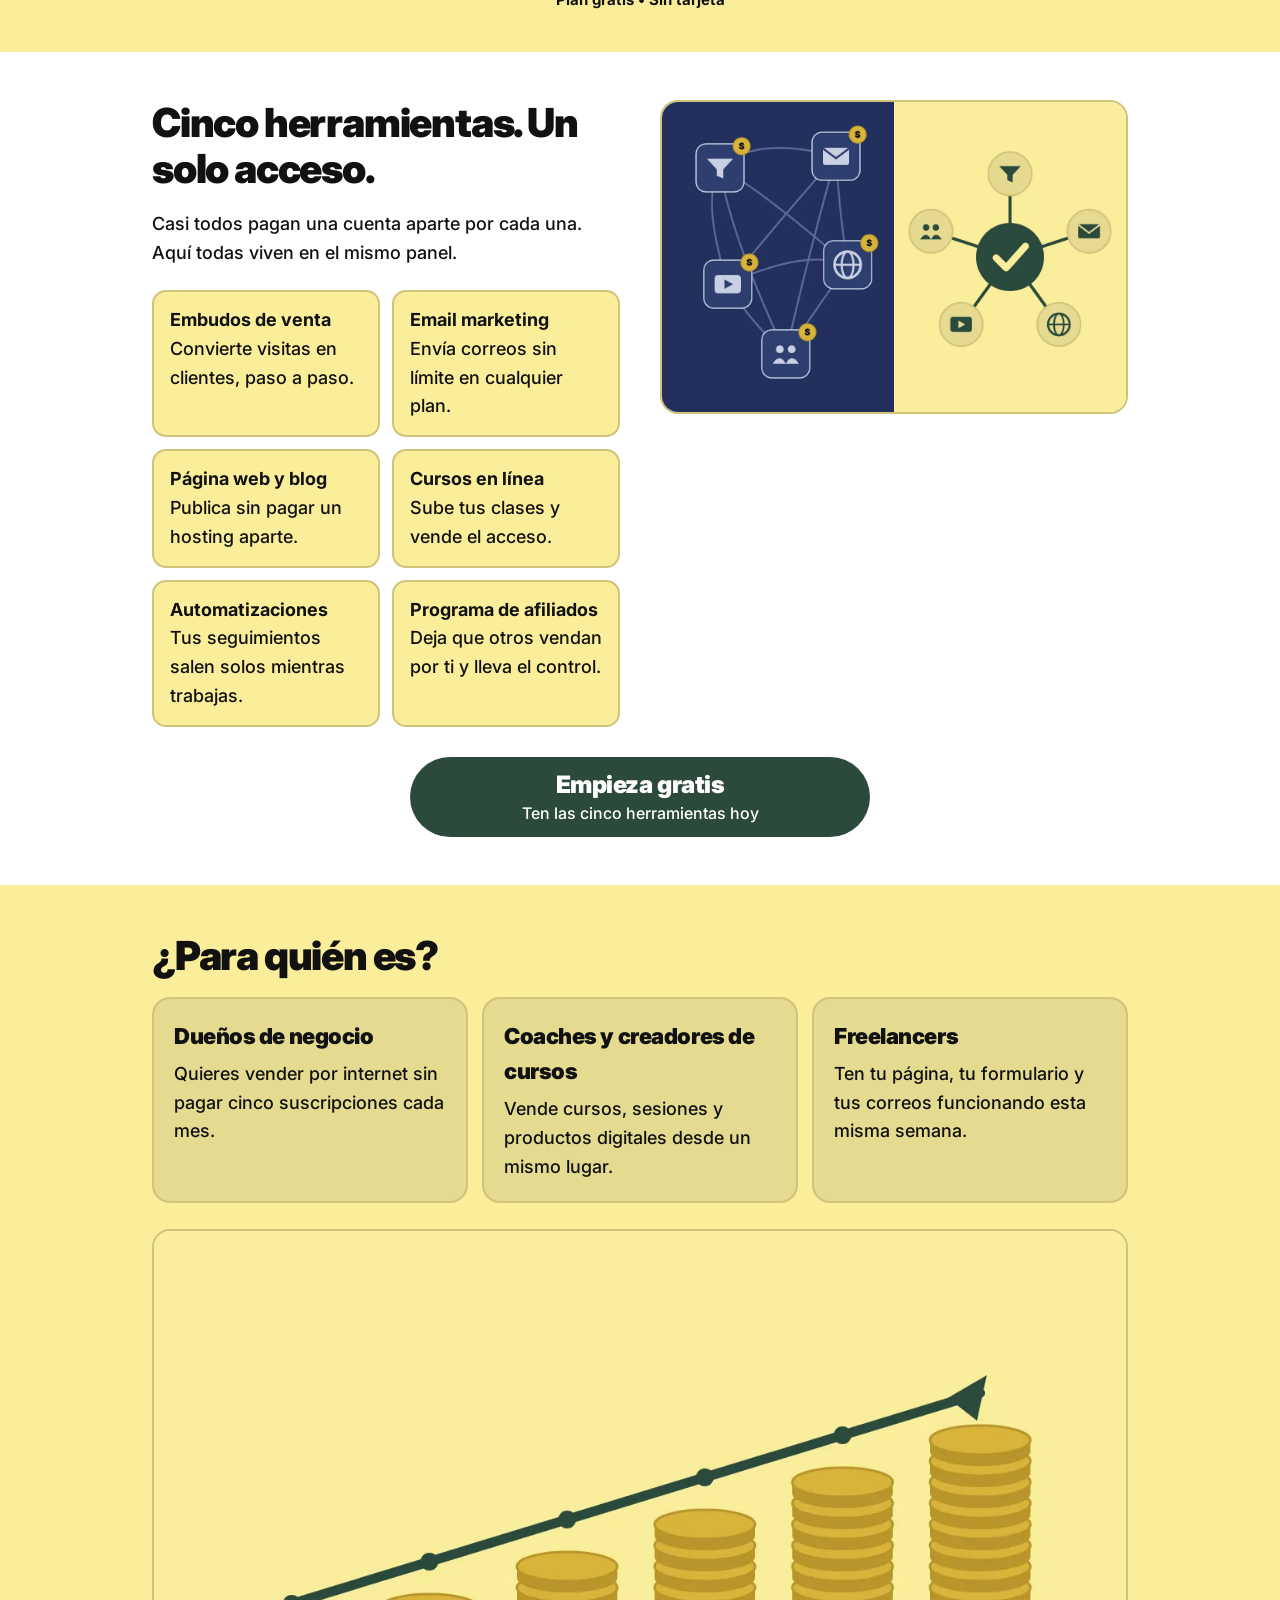
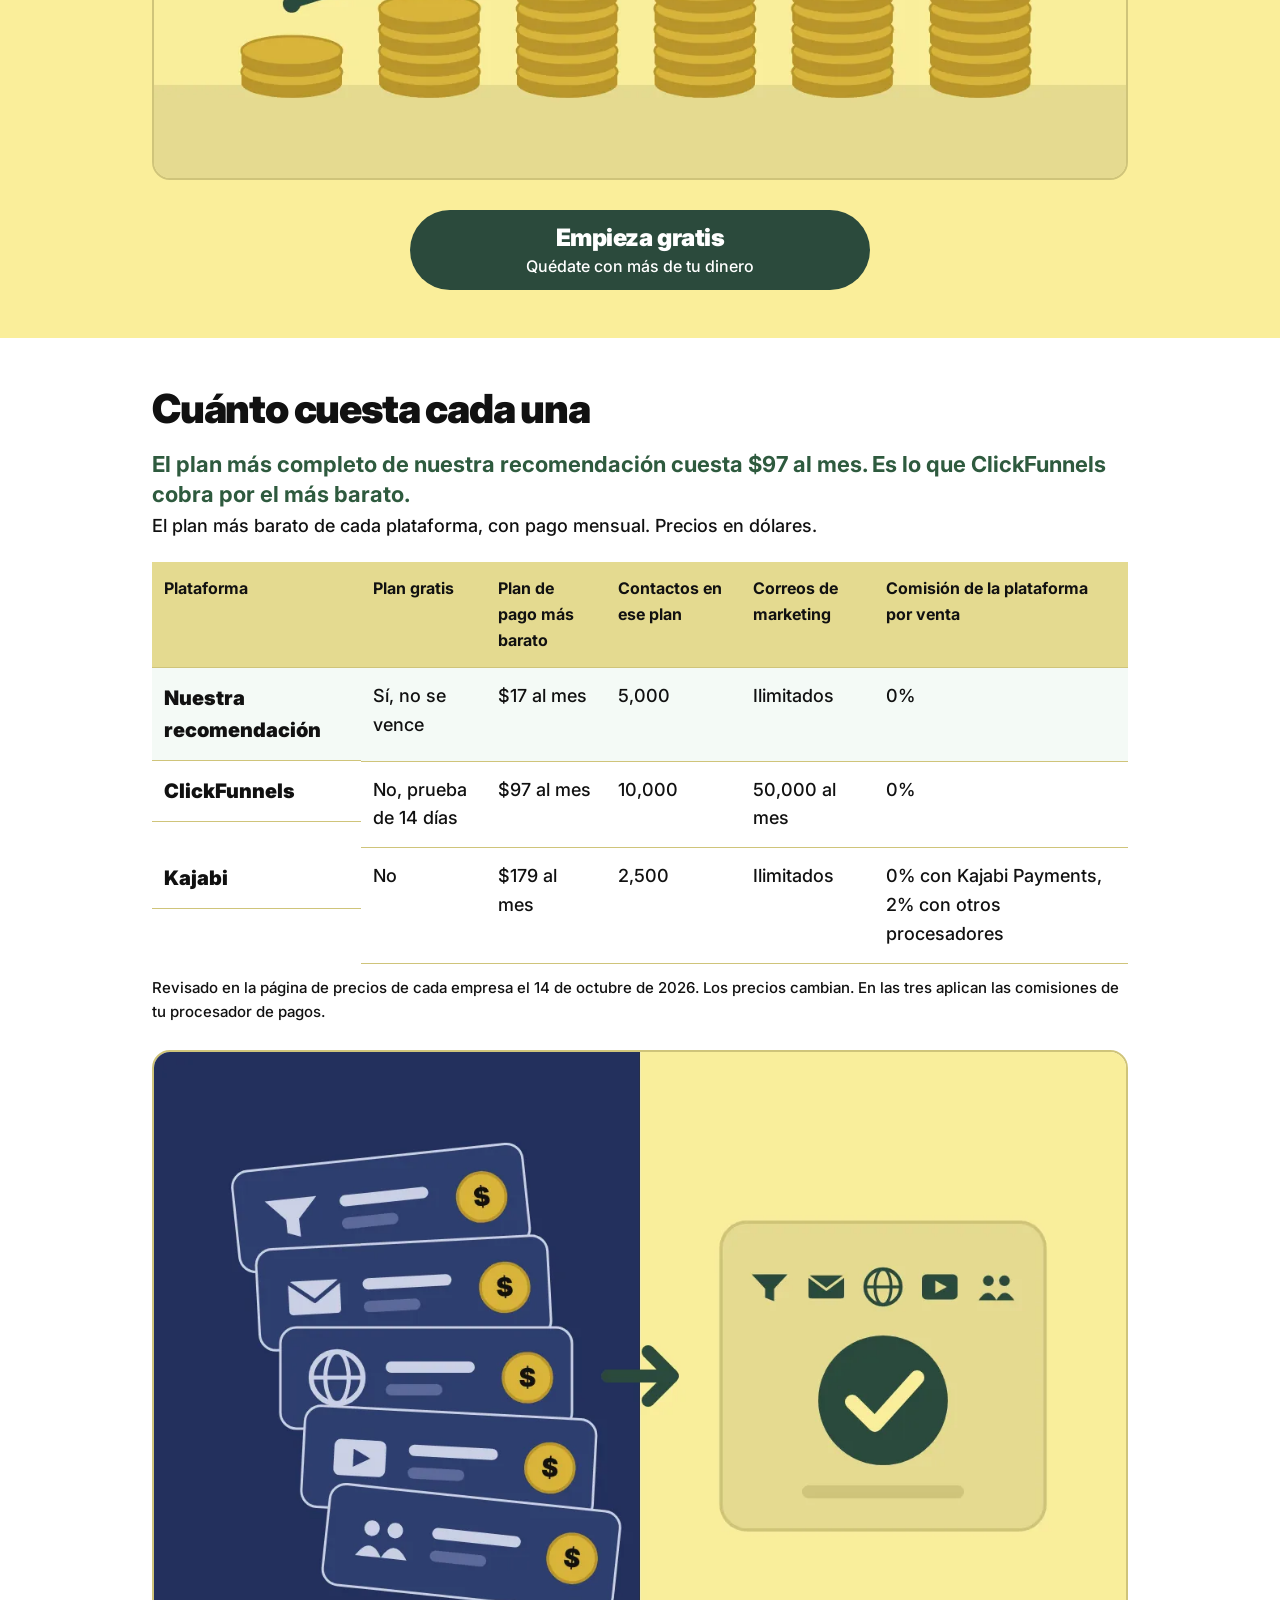
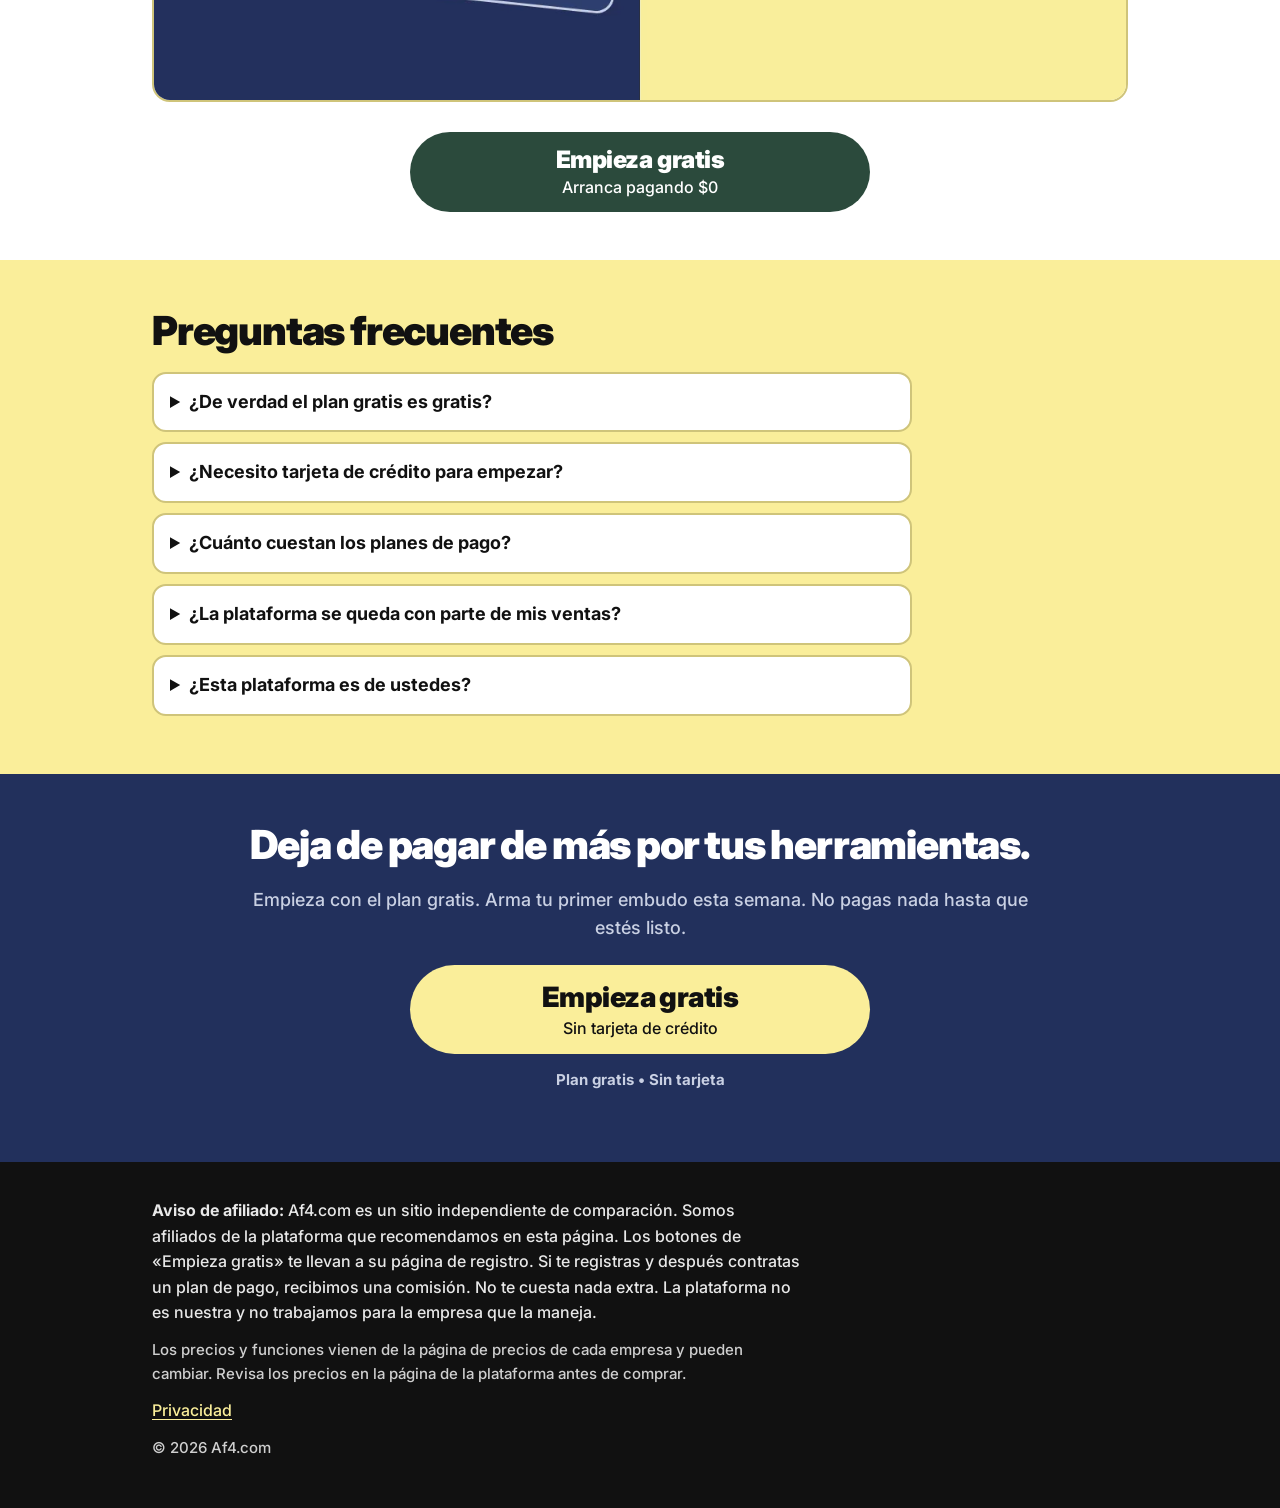
==== commit 68a8bccc: "Add files via upload" ====
--- a/es/index.html
+++ b/es/index.html
@@ -45,11 +45,10 @@
   <section class="hero" aria-labelledby="hero-title">
     <div class="hero-top">
       <div class="wrap">
-        <!-- Verificado 14 oct 2026: clickfunnels.com/pricing, plan Launch, pago mensual -->
-        <p><span class="eyebrow">ClickFunnels cuesta desde</span><span class="big">$97<small> al mes</small></span></p>
+        <h1 id="hero-title" class="headline">Tu plataforma todo en uno para <em>embudos de venta, email marketing, cursos en línea, blog y ventas por internet.</em></h1>
         <span class="bar" aria-hidden="true"></span>
-        <p class="lede">Es su plan más barato, con pago mensual. No tiene plan gratis.</p>
-        <div class="seam"><span class="pill">Mismo objetivo</span></div>
+        <p class="promise">Todo lo que necesitas para vender en línea. Un solo acceso. Empieza gratis.</p>
+        <div class="seam"><span class="pill">Empieza gratis. Crece a tu ritmo.</span></div>
       </div>
     </div>
     <svg class="wave" viewBox="0 0 1440 80" preserveAspectRatio="none" aria-hidden="true" focusable="false">
@@ -57,14 +56,34 @@
     </svg>
     <div class="hero-bottom">
       <div class="wrap">
-        <h1 id="hero-title"><span class="eyebrow">Nuestra recomendación cuesta desde</span><span class="big">$0</span></h1>
+        <!-- Planes verificados el 14 oct 2026 en la página de precios de la plataforma -->
+        <p class="price-line"><span class="eyebrow">Nuestra recomendación cuesta desde</span><span class="big">$0</span></p>
         <span class="bar" style="background:var(--green)" aria-hidden="true"></span>
-        <p class="highlight">Un plan gratis que no se vence nunca.</p>
-        <p class="sub">Embudos, email, cursos y tu página web. Un solo acceso y un solo cobro. Pasas a un plan de pago solo cuando ya te deja dinero.</p>
+        <p class="highlight">Gratis para siempre. Sin tarjeta.</p>
+        <p class="sub">El plan gratis incluye 2,000 contactos, 3 embudos y 1 curso. Pasas a un plan de pago solo cuando ya te deja dinero.</p>
+
+        <ul class="plans" aria-label="Planes de pago">
+          <li class="plan">
+            <h2>Startup</h2>
+            <p class="price">$17<small> al mes</small></p>
+            <p>5,000 contactos, 10 embudos, 5 cursos</p>
+          </li>
+          <li class="plan">
+            <h2>Webinar</h2>
+            <p class="price">$47<small> al mes</small></p>
+            <p>10,000 contactos, 50 embudos, 20 cursos</p>
+          </li>
+          <li class="plan">
+            <h2>Unlimited</h2>
+            <p class="price">$97<small> al mes</small></p>
+            <p>Contactos, embudos y cursos ilimitados</p>
+          </li>
+        </ul>
+        <p class="plan-note">Si pagas el año completo, te regalan 2 meses. Precios en dólares.</p>
 
         <!-- 4. Stat box -->
-        <section class="stats" aria-label="Cifras clave">
-          <div class="stat"><strong>$17 al mes</strong><span>Primer plan de pago</span></div>
+        <section class="stats" aria-label="Incluido en todos los planes">
+          <div class="stat"><strong>Ilimitados</strong><span>Correos en todos los planes</span></div>
           <div class="stat"><strong>0%</strong><span>De comisión de la plataforma por venta</span></div>
         </section>
 
@@ -128,6 +147,7 @@
   <section class="section section-alt" aria-labelledby="compare-title">
     <div class="wrap">
       <h2 id="compare-title">Cuánto cuesta cada una</h2>
+      <p class="highlight">El plan más completo de nuestra recomendación cuesta $97 al mes. Es lo que ClickFunnels cobra por el más barato.</p>
       <p class="intro">El plan más barato de cada plataforma, con pago mensual. Precios en dólares.</p>
       <table class="compare">
         <caption>Revisado en la página de precios de cada empresa el 14 de octubre de 2026. Los precios cambian. En las tres aplican las comisiones de tu procesador de pagos.</caption>
--- a/assets/styles.css
+++ b/assets/styles.css
@@ -392,3 +392,68 @@
   .sticky-cta { display: none; }
   body { padding-bottom: 0; }
 }
+
+/* Hero headline: what we do */
+.headline {
+  margin: 0;
+  color: var(--white);
+  font-weight: 900;
+  font-size: 36px;
+  line-height: 1.1;
+  letter-spacing: -0.03em;
+  max-width: 18ch;
+}
+.headline em { font-style: normal; color: var(--yellow); }
+.promise {
+  margin: 0;
+  color: var(--navy-text);
+  font-size: 20px;
+  font-weight: 700;
+  max-width: var(--measure);
+}
+
+/* Plan ladder */
+.price-line { margin: 0; }
+.plans {
+  display: grid;
+  gap: 12px;
+  margin: 26px 0 0;
+  padding: 0;
+  list-style: none;
+}
+.plan {
+  background: var(--white);
+  border: 2px solid var(--card-border);
+  border-radius: 18px;
+  padding: 16px 18px;
+}
+.plan h2 {
+  margin: 0;
+  font-size: 15px;
+  font-weight: 700;
+  letter-spacing: 0.12em;
+  text-transform: uppercase;
+}
+.plan .price {
+  margin: 2px 0 6px;
+  font-weight: 900;
+  font-size: 36px;
+  line-height: 1.1;
+  letter-spacing: -0.03em;
+}
+.plan .price small { font-size: 18px; letter-spacing: 0; }
+.plan p { margin: 0; }
+.plan-note { margin: 14px 0 0; font-weight: 700; max-width: var(--measure); }
+
+@media (min-width: 640px) {
+  .headline { font-size: 52px; }
+  .plans { grid-template-columns: repeat(3, 1fr); }
+}
+@media (min-width: 900px) {
+  .headline { font-size: 64px; }
+}
+
+/* Long pill text wraps on small phones */
+.pill { white-space: normal; text-align: center; line-height: 1.35; }
+.stat strong { font-size: 26px; overflow-wrap: anywhere; }
+@media (min-width: 640px) { .stat strong { font-size: 40px; } }
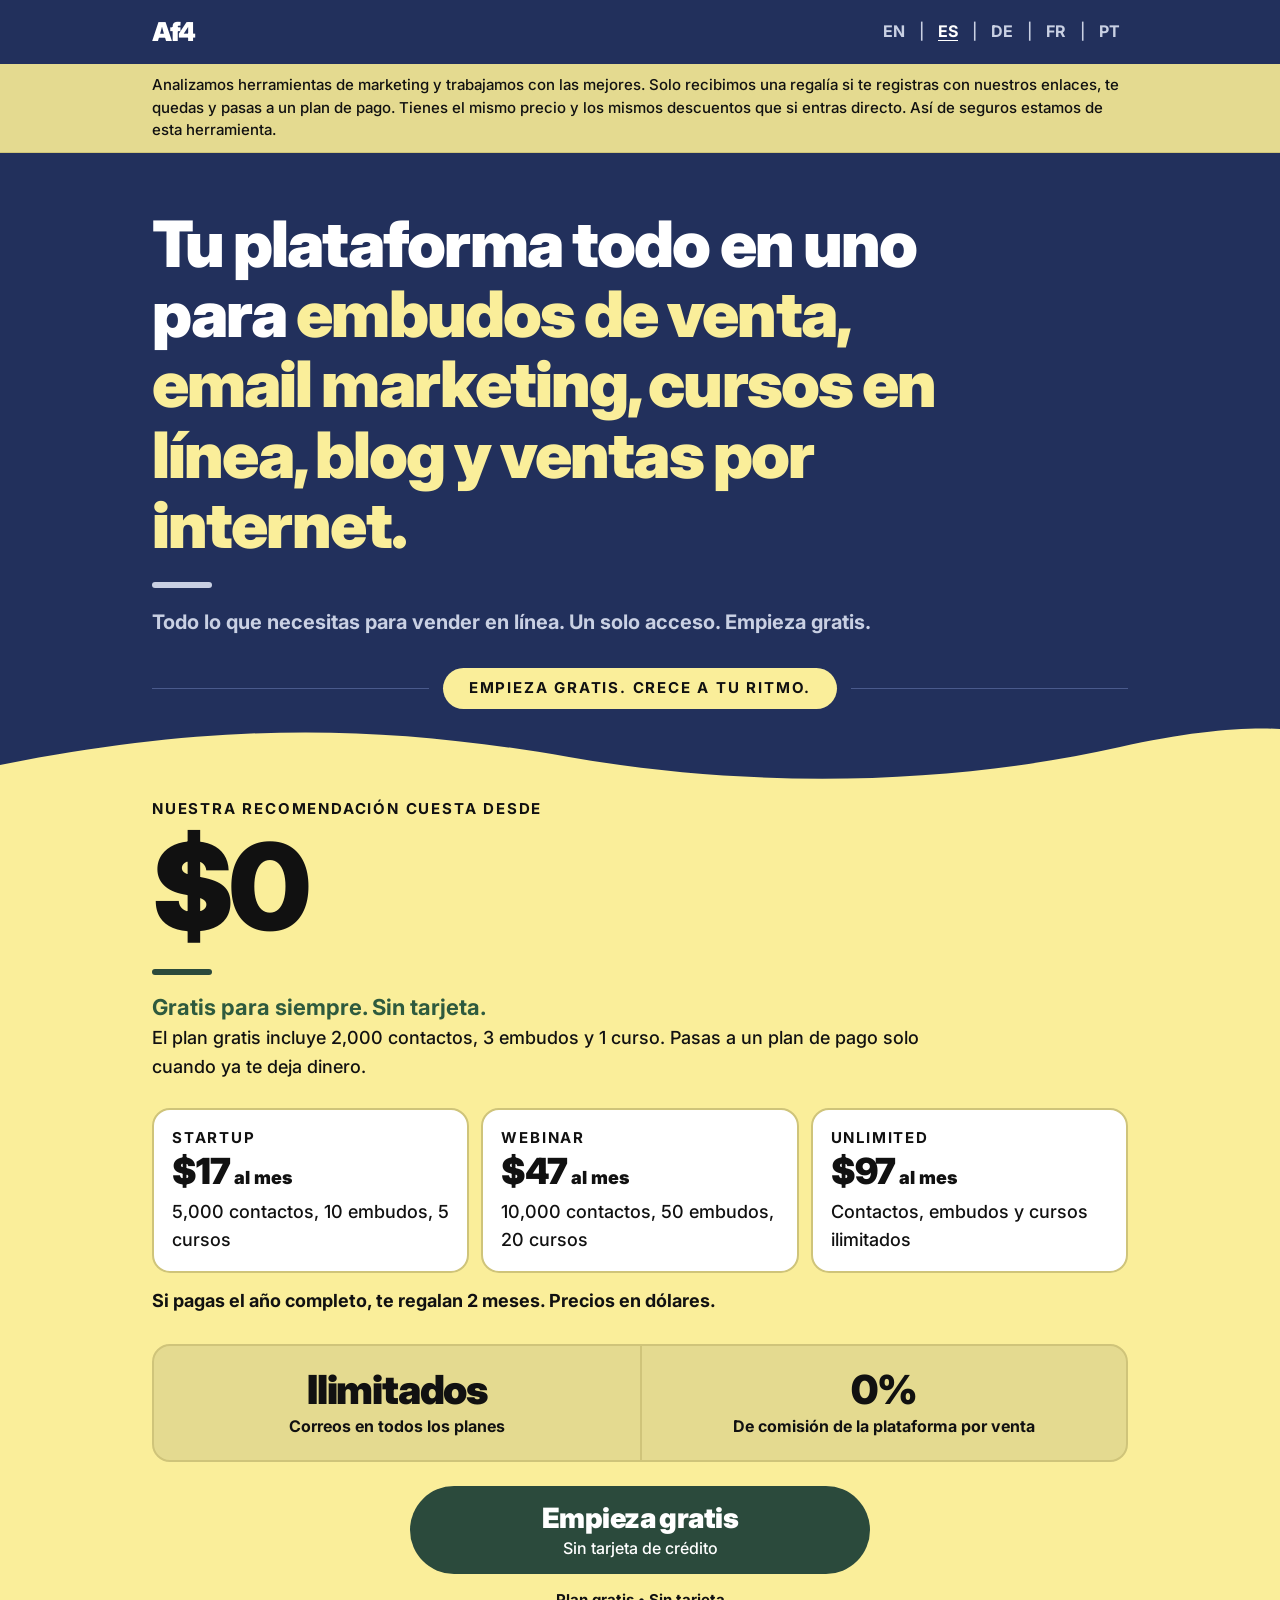
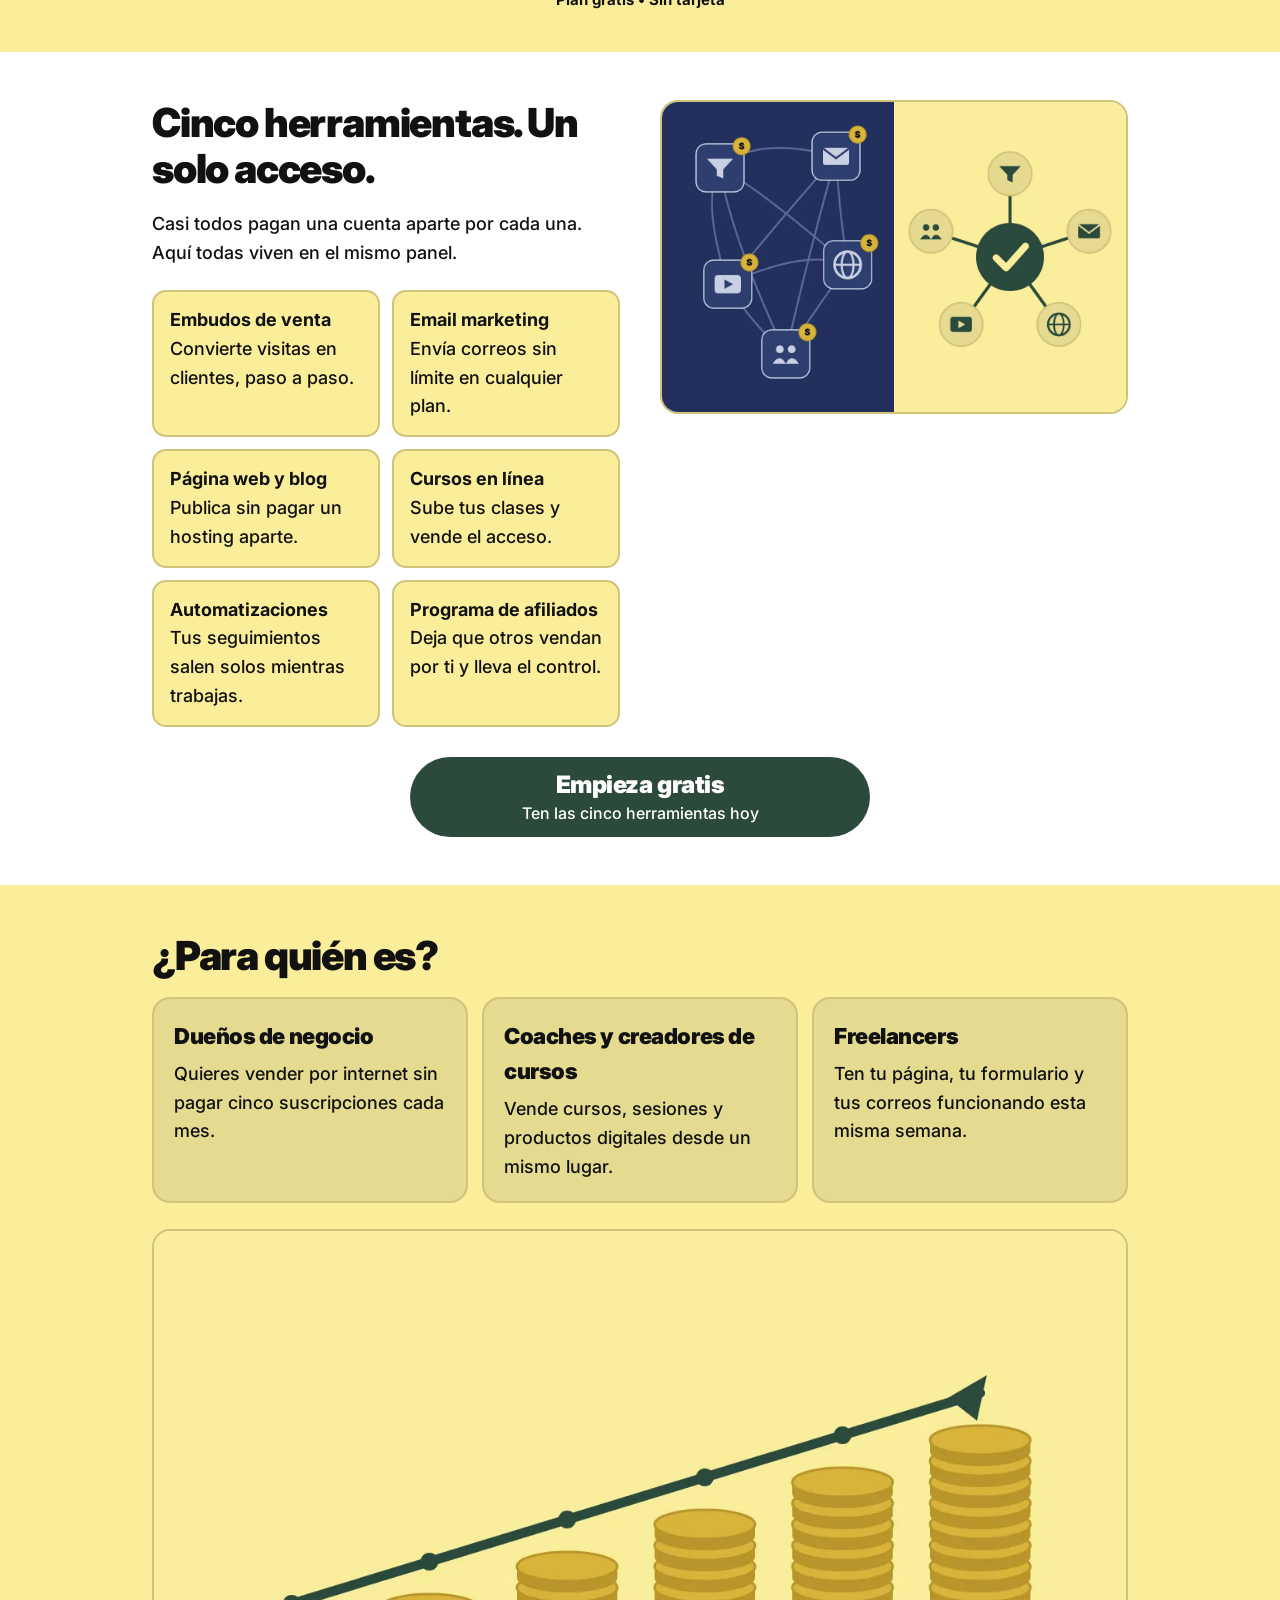
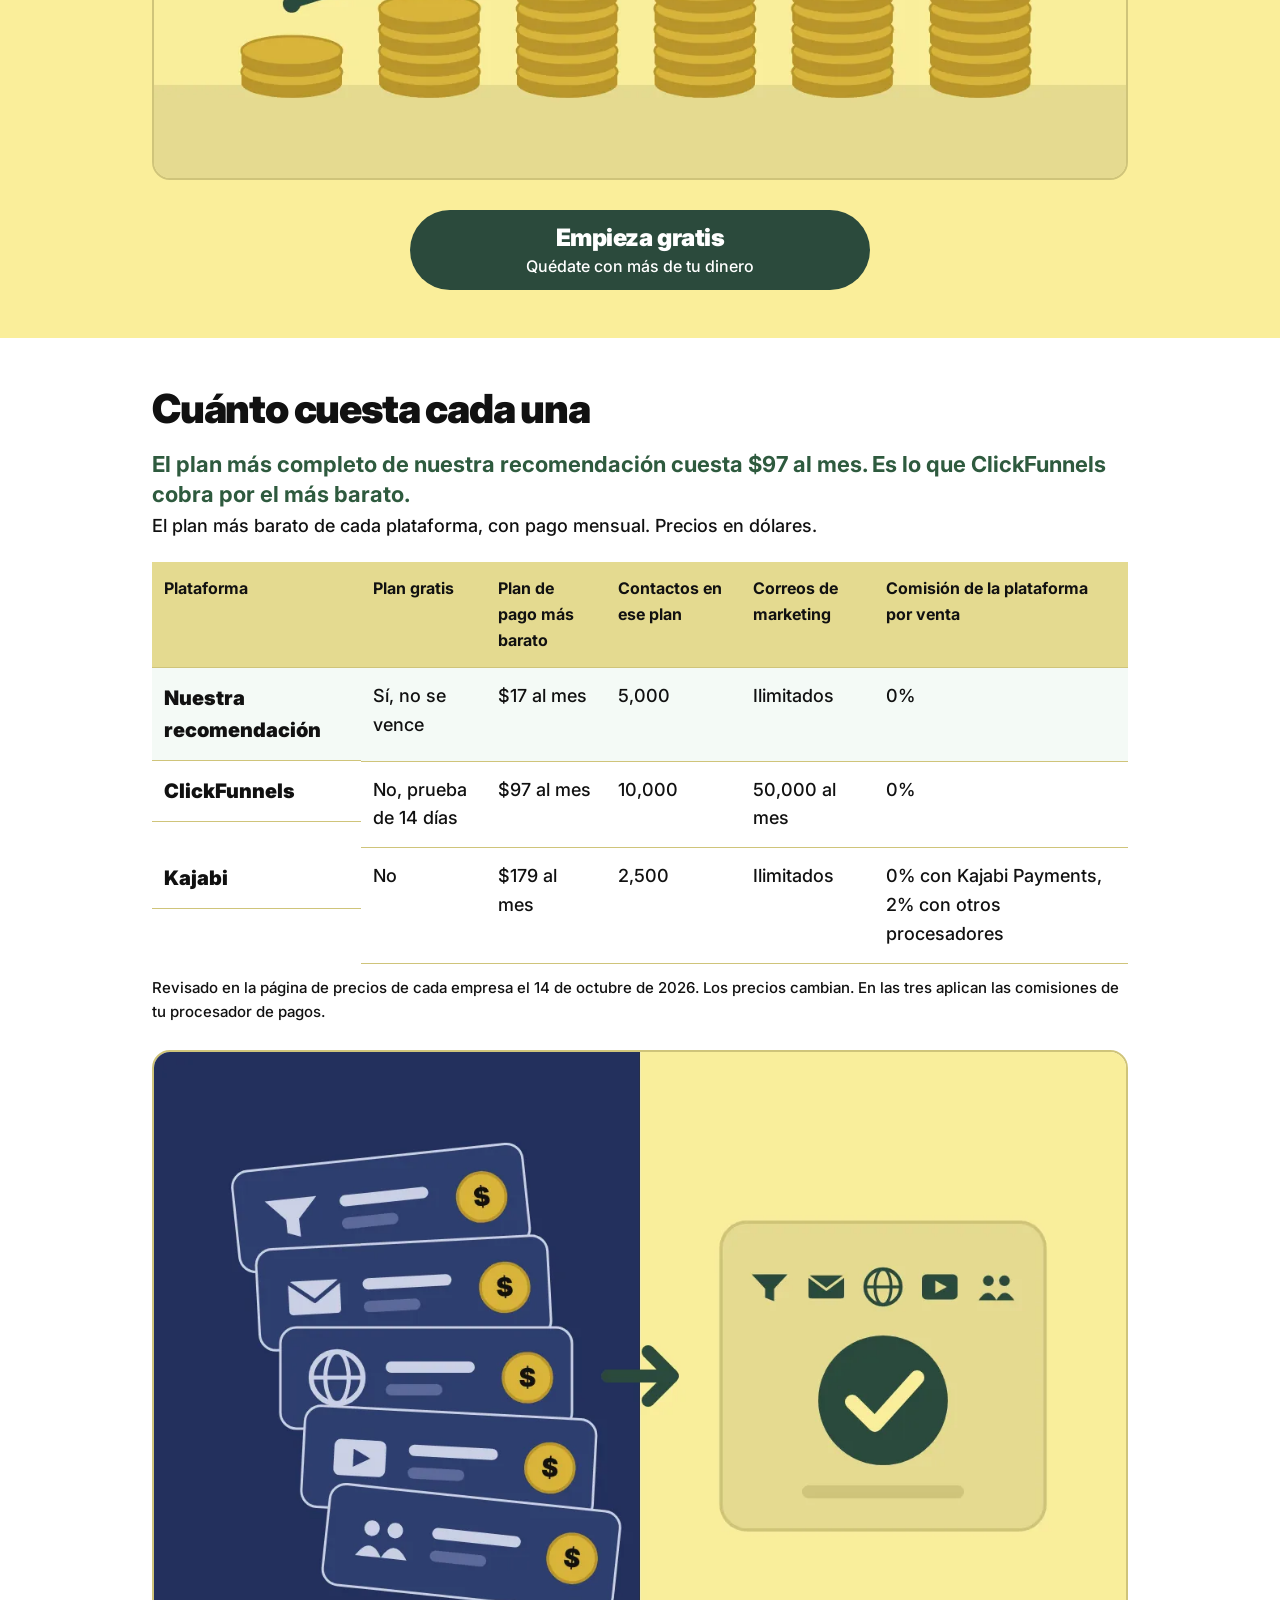
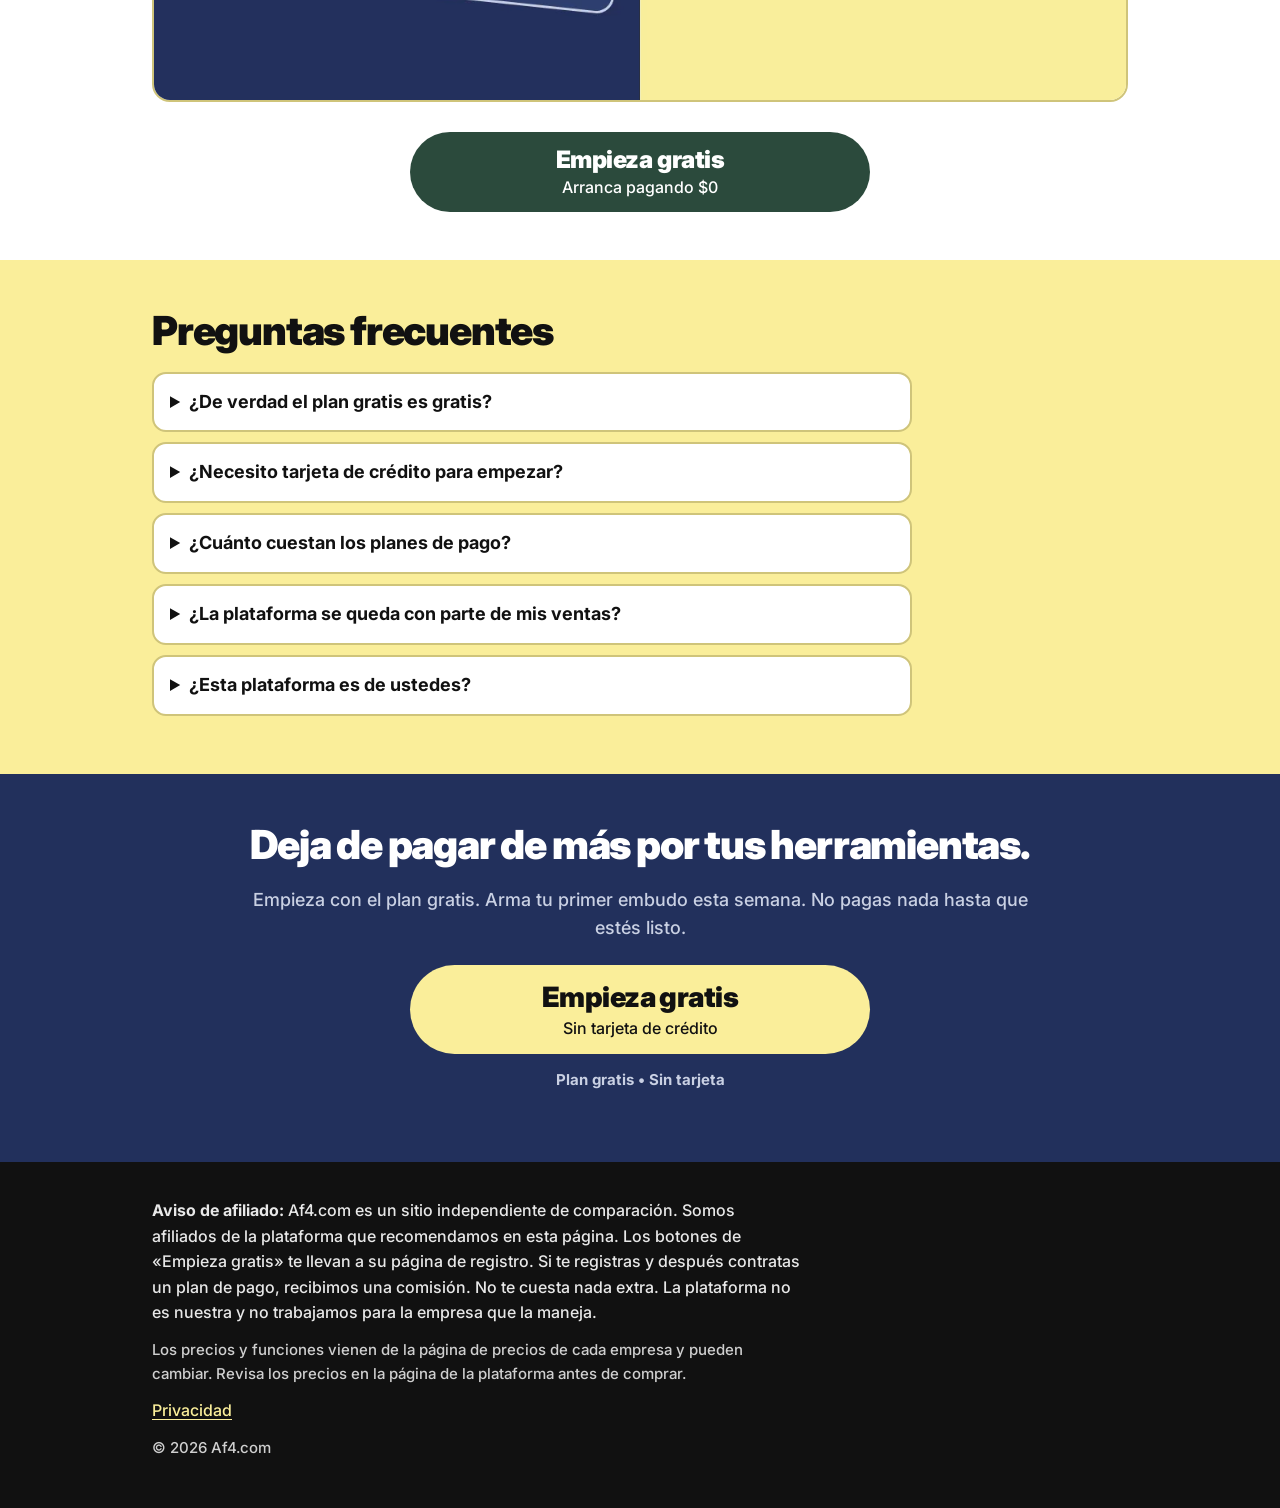
==== commit ba425609: "Add files via upload" ====
--- a/es/index.html
+++ b/es/index.html
@@ -8,6 +8,9 @@
 <link rel="canonical" href="https://af4.com/es/">
 <link rel="alternate" hreflang="en" href="https://af4.com/">
 <link rel="alternate" hreflang="es" href="https://af4.com/es/">
+<link rel="alternate" hreflang="de" href="https://af4.com/de/">
+<link rel="alternate" hreflang="fr" href="https://af4.com/fr/">
+<link rel="alternate" hreflang="pt-BR" href="https://af4.com/pt/">
 <link rel="alternate" hreflang="x-default" href="https://af4.com/">
 <meta property="og:type" content="website">
 <meta property="og:locale" content="es_LA">
@@ -33,6 +36,12 @@
       <a href="/" hreflang="en" lang="en">EN</a>
       <span aria-hidden="true">|</span>
       <a href="/es/" hreflang="es" lang="es" aria-current="page">ES</a>
+      <span aria-hidden="true">|</span>
+      <a href="/de/" hreflang="de" lang="de">DE</a>
+      <span aria-hidden="true">|</span>
+      <a href="/fr/" hreflang="fr" lang="fr">FR</a>
+      <span aria-hidden="true">|</span>
+      <a href="/pt/" hreflang="pt-BR" lang="pt-BR">PT</a>
     </nav>
   </div>
 </header>
